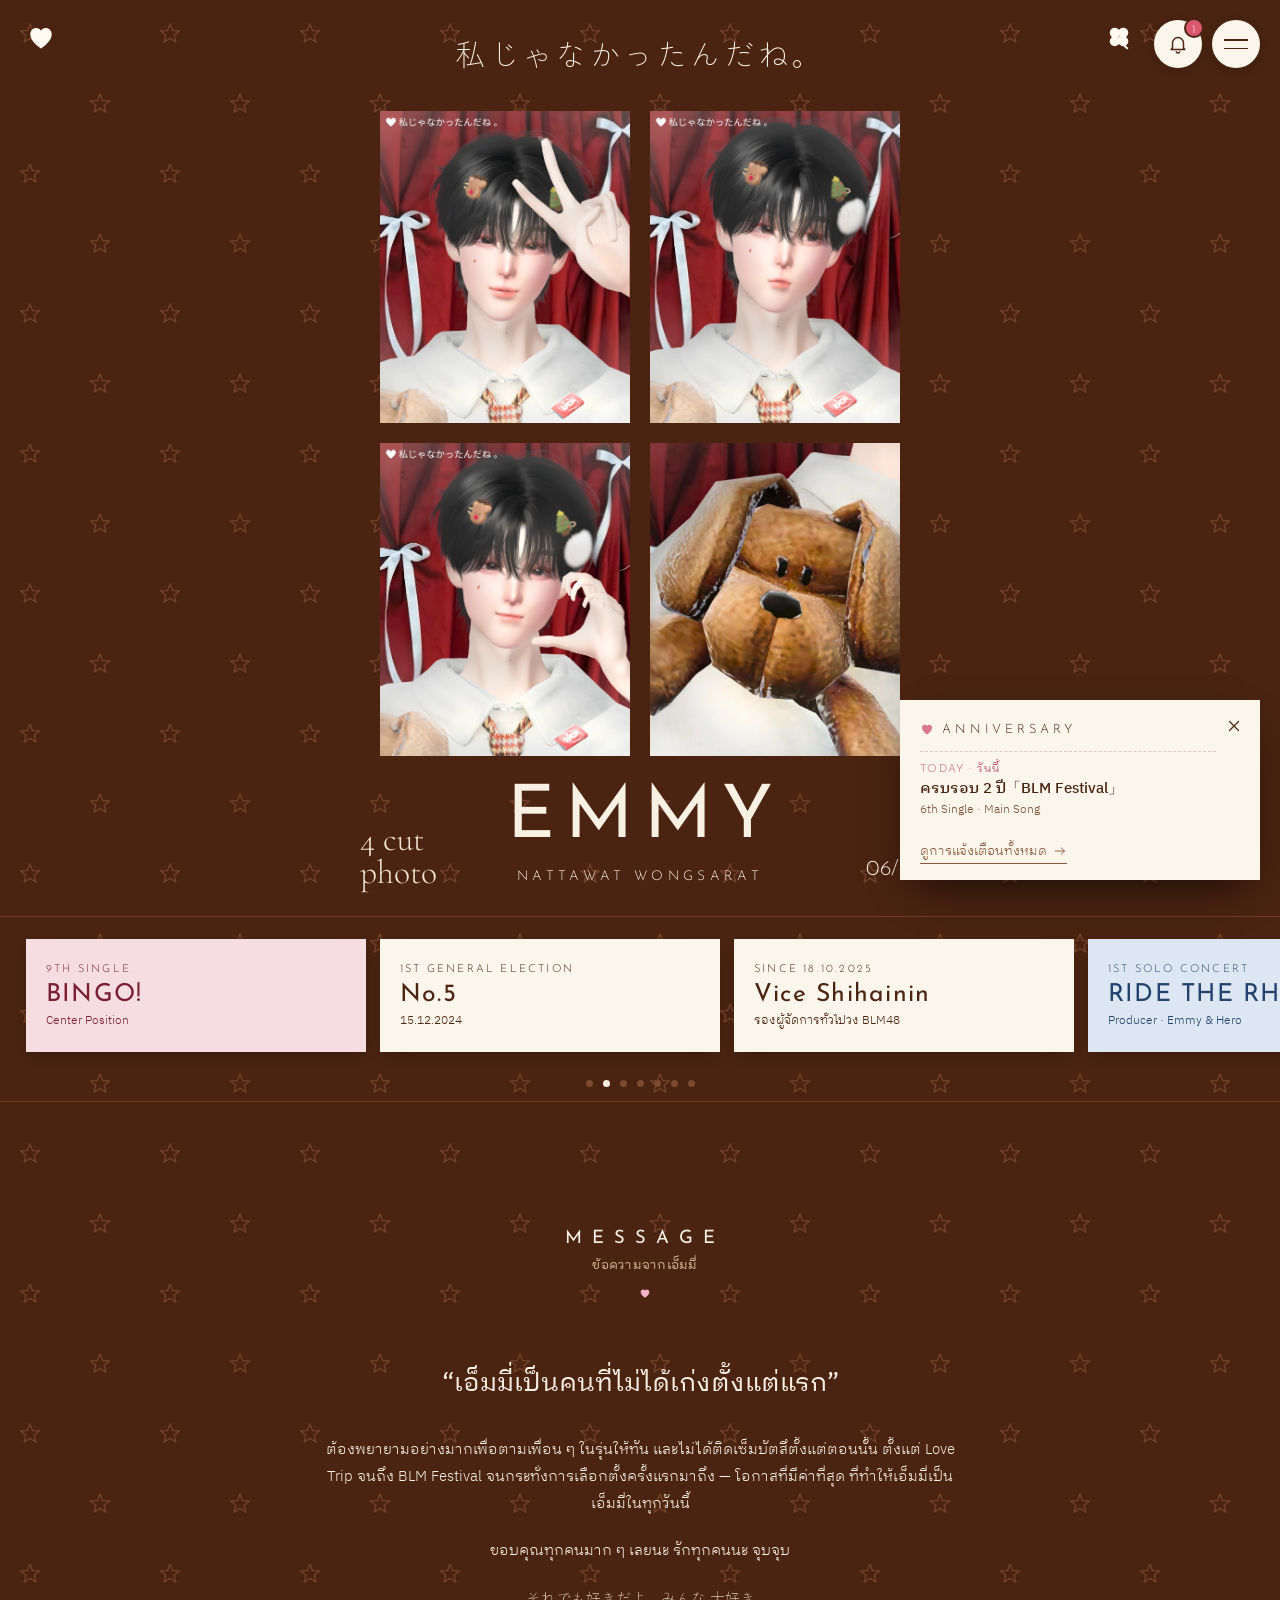
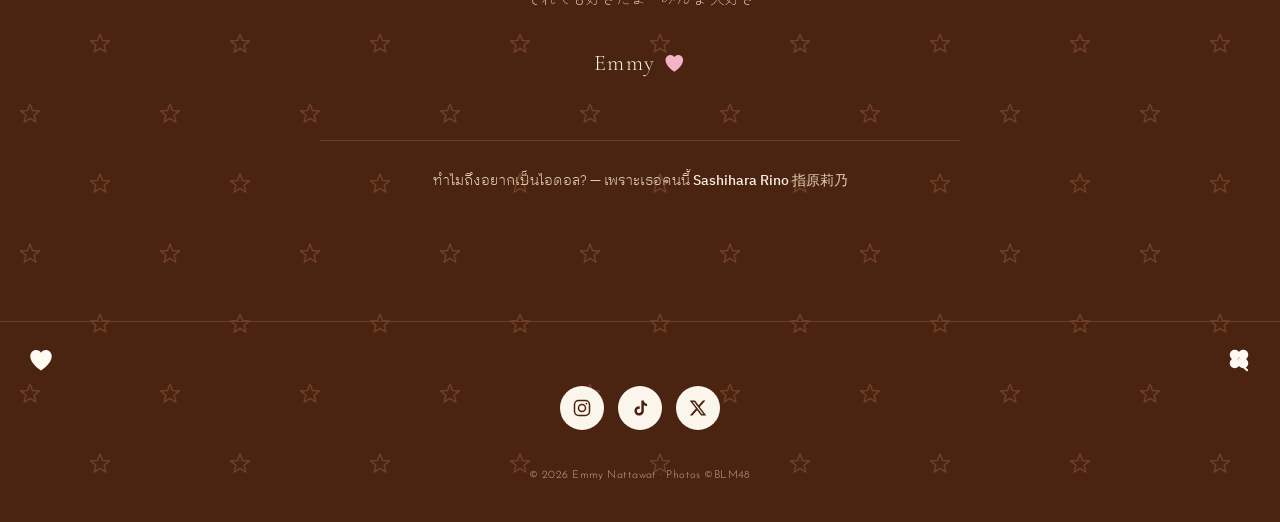
==== index.html @ 484537a0 "Add Notifications page, bell badge and device notifications - /notifications lists today's, upcoming" ====
<!doctype html>
<html lang="th">
<head>
  <meta charset="utf-8">
  <meta name="viewport" content="width=device-width, initial-scale=1">
  <title>EMMY · BLM48 Official Site</title>
  <meta name="description" content="เว็บไซต์รวมโปรไฟล์และผลงานของเอ็มมี่ BLM48 รุ่นที่ 3">
  <link rel="preconnect" href="https://fonts.googleapis.com">
  <link rel="preconnect" href="https://fonts.gstatic.com" crossorigin>
  <link href="https://fonts.googleapis.com/css2?family=Cormorant+Garamond:ital,wght@0,400;0,500;1,400&family=IBM+Plex+Sans+Thai+Looped:wght@300;400;500&family=Josefin+Sans:wght@300;400;600&family=Zen+Maru+Gothic:wght@400;500&display=swap" rel="stylesheet">
  <link rel="icon" type="image/jpeg" href="/images/logo.jpg">
  <link rel="apple-touch-icon" href="/images/icon-192.png">
  <link rel="manifest" href="/manifest.webmanifest">
  <meta property="og:image" content="https://emmyblm48officialsite.vercel.app/images/logo.jpg">
  <meta name="theme-color" content="#4a2311">
  <link rel="stylesheet" href="style.css">
</head>
<body class="page page-home">

  <div class="booth">
  <main id="top">

  <!-- ===== HERO (4 cut photo print) ===== -->
  <section class="hero" aria-label="หน้าแรก">
    <span class="corner corner-l"><svg viewBox="0 0 24 24" aria-hidden="true"><path fill="currentColor" d="M12 21.2s-8.6-5.3-8.6-11.4C3.4 6.9 5.6 4.8 8.2 4.8c1.6 0 3 .8 3.8 2.1.8-1.3 2.2-2.1 3.8-2.1 2.6 0 4.8 2.1 4.8 5 0 6.1-8.6 11.4-8.6 11.4z"/></svg></span>
    <span class="corner corner-r"><svg viewBox="0 0 24 24" aria-hidden="true"><g fill="currentColor"><circle cx="8.6" cy="8.6" r="4"/><circle cx="15.4" cy="8.6" r="4"/><circle cx="8.6" cy="15.4" r="4"/><circle cx="15.4" cy="15.4" r="4"/></g><path d="M12 12c1.5 3.5 3.5 6.5 6.5 9" fill="none" stroke="currentColor" stroke-width="1.6" stroke-linecap="round"/></svg></span>
    <p class="hero-caption">私じゃなかったんだね。</p>
    <div class="hero-cuts" data-lb-group="hero">
      <button class="cut" data-lb data-caption="14.10.2026 — 私じゃなかったんだね。 1/4"><img src="images/gallery/2026-10-14-1.webp" alt="เอ็มมี่ชูสองนิ้ว"></button>
      <button class="cut" data-lb data-caption="14.10.2026 — 私じゃなかったんだね。 2/4"><img src="images/gallery/2026-10-14-2.webp" alt="เอ็มมี่"></button>
      <button class="cut" data-lb data-caption="14.10.2026 — 私じゃなかったんだね。 3/4"><img src="images/gallery/2026-10-14-3.webp" alt="เอ็มมี่ทำมินิฮาร์ต"></button>
      <button class="cut cut-teddy" data-lb data-caption="14.10.2026 — 私じゃなかったんだね。 4 cut photo"><img src="images/gallery/2026-10-14-4cut.webp" alt="ตุ๊กตาหมี"></button>
    </div>
    <div class="hero-foot">
      <p class="cut-label">4 cut<br>photo</p>
      <div class="hero-name">
        <h1 class="hero-logo">EMMY</h1>
        <p class="hero-sub">Nattawat Wongsarat</p>
      </div>
      <p class="hero-date" id="hero-date">26/03</p>
    </div>
  </section>

  <!-- ===== BANNERS ===== -->
  <section class="banners" aria-label="ไฮไลต์">
    <div class="banner-track" id="banner-track">
      <a class="banner b-pink" href="/photo"><small>9th Single</small><b>BINGO!</b><span>Center Position</span></a>
      <a class="banner b-white" href="/profile"><small>1st General Election</small><b>No.5</b><span>15.12.2024</span></a>
      <a class="banner b-white" href="/history"><small>Since 18.10.2025</small><b>Vice Shihainin</b><span>รองผู้จัดการทั่วไปวง BLM48</span></a>
      <a class="banner b-blue" href="/history"><small>1st Solo Concert</small><b>RIDE THE RHYTHM</b><span>Producer · Emmy &amp; Hero</span></a>
      <a class="banner b-lilac" id="banner-album" target="_blank" rel="noopener"><small>1st Special Album</small><b>RHYTHM:YOU</b><span>13 Tracks</span></a>
      <a class="banner b-pink" href="/champ"><small>Champ of the Month</small><b id="banner-champ">×3</b><span id="banner-champ-sub">ล่าสุด</span></a>
      <a class="banner b-cream" href="/movie"><small>Latest Movie</small><b id="banner-latest">MOVIE</b><span id="banner-latest-sub">คลิปล่าสุด</span></a>
    </div>
    <div class="banner-dots" id="banner-dots" aria-label="เลือกแบนเนอร์"></div>
  </section>

  <!-- ===== MESSAGE ===== -->
  <section class="section" id="message">
    <h2 class="sec-tit">MESSAGE<small>ข้อความจากเอ็มมี่</small></h2>
    <div class="message">
      <p class="message-lead">“เอ็มมี่เป็นคนที่ไม่ได้เก่งตั้งแต่แรก”</p>
      <p>ต้องพยายามอย่างมากเพื่อตามเพื่อน ๆ ในรุ่นให้ทัน และไม่ได้ติดเซ็มบัตสึตั้งแต่ตอนนั้น ตั้งแต่ Love Trip จนถึง BLM Festival จนกระทั่งการเลือกตั้งครั้งแรกมาถึง — โอกาสที่มีค่าที่สุด ที่ทำให้เอ็มมี่เป็นเอ็มมี่ในทุกวันนี้</p>
      <p>ขอบคุณทุกคนมาก ๆ เลยนะ รักทุกคนนะ จุบจุบ</p>
      <p class="message-jp">それでも好きだよ　みんな 大好き</p>
      <p class="message-sign">Emmy <span class="heart"><svg class="ico" viewBox="0 0 24 24" aria-hidden="true"><path fill="currentColor" d="M12 21.2s-8.6-5.3-8.6-11.4C3.4 6.9 5.6 4.8 8.2 4.8c1.6 0 3 .8 3.8 2.1.8-1.3 2.2-2.1 3.8-2.1 2.6 0 4.8 2.1 4.8 5 0 6.1-8.6 11.4-8.6 11.4z"/></svg></span></p>
      <p class="why">ทำไมถึงอยากเป็นไอดอล? — เพราะเธอคนนี้ <b>Sashihara Rino</b> 指原莉乃</p>
    </div>
  </section>

  </main>
  </div>

  <script src="data.js"></script>
  <script src="notify.js"></script>
  <script src="layout.js"></script>
  <script src="script.js"></script>
</body>
</html>
---- style.css ----
/* =========================================================
   EMMY · BLM48 — "4 cut photo" theme
   chocolate photobooth print · outlined stars · cream paper
   ========================================================= */
:root {
  --paper: #fbf6ec;        /* cream for prints, polaroid, buttons */
  --brown: #4a2311;        /* print background */
  --brown-deep: #3d1c0c;   /* alternate band */
  --brown-card: #5a2c16;   /* raised panels */
  --star: url("data:image/svg+xml,%3Csvg xmlns='http://www.w3.org/2000/svg' width='140' height='140'%3E%3Cg fill='none' stroke='%23714026' stroke-width='1.4' stroke-linejoin='round'%3E%3Cpolygon points='30.0,24.0 32.5,30.5 39.5,30.9 34.1,35.3 35.9,42.1 30.0,38.3 24.1,42.1 25.9,35.3 20.5,30.9 27.5,30.5'/%3E%3Cpolygon points='100.0,94.0 102.5,100.5 109.5,100.9 104.1,105.3 105.9,112.1 100.0,108.3 94.1,112.1 95.9,105.3 90.5,100.9 97.5,100.5'/%3E%3C/g%3E%3C/svg%3E");

  --ink: #f8f0e3;          /* cream text */
  --ink-2: #dfcbb3;
  --ink-3: #c9ae90;
  --line: #6e3d24;
  --i-heart: url("data:image/svg+xml,%3Csvg xmlns='http://www.w3.org/2000/svg' viewBox='0 0 24 24'%3E%3Cpath d='M12 21.2s-8.6-5.3-8.6-11.4C3.4 6.9 5.6 4.8 8.2 4.8c1.6 0 3 .8 3.8 2.1.8-1.3 2.2-2.1 3.8-2.1 2.6 0 4.8 2.1 4.8 5 0 6.1-8.6 11.4-8.6 11.4z'/%3E%3C/svg%3E");
  --i-arrow-l: url("data:image/svg+xml,%3Csvg xmlns='http://www.w3.org/2000/svg' viewBox='0 0 24 24' fill='none' stroke='%23000' stroke-width='1.6' stroke-linecap='round' stroke-linejoin='round'%3E%3Cpath d='M20 12H4.5M10 6.5 4.5 12l5.5 5.5'/%3E%3C/svg%3E");
  --i-arrow-r: url("data:image/svg+xml,%3Csvg xmlns='http://www.w3.org/2000/svg' viewBox='0 0 24 24' fill='none' stroke='%23000' stroke-width='1.6' stroke-linecap='round' stroke-linejoin='round'%3E%3Cpath d='M4 12h15.5M14 6.5l5.5 5.5-5.5 5.5'/%3E%3C/svg%3E");
  --accent: #f4b3c6;       /* soft pink heart */
  --red: #8e1f24;          /* curtain red */

  --en: "Josefin Sans", "IBM Plex Sans Thai Looped", sans-serif;
  --serif: "Cormorant Garamond", "IBM Plex Sans Thai Looped", serif;
  --th: "IBM Plex Sans Thai Looped", "Josefin Sans", sans-serif;
  --jp: "Zen Maru Gothic", "IBM Plex Sans Thai Looped", sans-serif;
}

* { box-sizing: border-box; margin: 0; padding: 0; }
html { scroll-behavior: smooth; }
body {
  font-family: var(--th); font-weight: 300; color: var(--ink); line-height: 1.8; font-size: 15px;
  background: var(--star) 0 0 / 140px 140px, var(--brown); overflow-x: hidden;
}
img { max-width: 100%; height: auto; display: block; }
a { color: inherit; text-decoration: none; }
button { font: inherit; color: inherit; background: none; border: 0; cursor: pointer; }
:focus-visible { outline: 2px solid var(--accent); outline-offset: 3px; }
.heart { color: var(--accent); }
.ico { display: inline-block; width: 1.1em; height: 1.1em; vertical-align: -.18em; flex: none; }

/* ===== the print ===== */
.booth {
  min-height: 100svh;
  background: var(--star) 0 0 / 140px 140px, var(--brown);
}
.hatched { background: var(--star) 70px 70px / 140px 140px, var(--brown-deep); }

/* corner icons (heart + clover) */
.corner { position: absolute; top: 22px; width: 30px; height: 30px; color: #fffaf2; pointer-events: none; }
.corner svg { width: 100%; height: 100%; }
.corner-l { left: 26px; }
.corner-r { right: 26px; }
.hero .corner-r { right: 146px; }

/* ===== BELL (notifications) ===== */
.bell-btn {
  position: fixed; top: 20px; right: 78px; z-index: 120; width: 48px; height: 48px; display: grid; place-items: center;
  background: var(--paper); color: var(--brown); border-radius: 50%; box-shadow: 0 2px 10px #00000026;
}
.bell-btn .ico { width: 22px; height: 22px; }
.bell-btn:hover { color: #c4566f; }
.bell-count {
  position: absolute; top: -2px; right: -2px; min-width: 20px; height: 20px; padding: 0 5px; border-radius: 10px;
  background: #d9576f; color: #fff; font-family: var(--en); font-size: .7rem; line-height: 21px; text-align: center; border: 2px solid var(--brown);
}
.bell-count[hidden] { display: none; }

/* ===== MENU ===== */
.menu-btn {
  position: fixed; top: 20px; right: 20px; z-index: 120;
  width: 48px; height: 48px; display: grid; place-content: center; gap: 7px;
  background: var(--paper); border-radius: 50%; box-shadow: 0 2px 10px #00000026;
}
.menu-btn span { display: block; width: 24px; height: 1.5px; background: var(--brown); transition: transform .35s; }
.menu-btn[aria-expanded="true"] span:first-child { transform: translateY(4.25px) rotate(30deg); }
.menu-btn[aria-expanded="true"] span:last-child { transform: translateY(-4.25px) rotate(-30deg); }
.menu {
  position: fixed; inset: 0; z-index: 110;
  background: var(--star) 0 0 / 140px 140px, #3d1c0cf7;
  display: flex; flex-direction: column; align-items: center; justify-content: center; gap: 32px;
}
.menu[hidden] { display: none; }
.menu-badge { width: 96px; height: 96px; border-radius: 50%; border: 3px solid var(--paper); margin-bottom: -18px; }
.menu-logo { font-family: var(--en); font-weight: 300; font-size: 2.2rem; letter-spacing: .3em; }
.menu ul { list-style: none; text-align: center; }
.menu a { display: block; padding: 9px 0; font-family: var(--en); font-size: 1rem; letter-spacing: .35em; transition: color .2s; }
.menu a small { display: block; font-family: var(--th); font-size: .8rem; letter-spacing: .02em; color: var(--ink-3); }
.menu a:hover { color: var(--accent); }

/* ===== HERO — 4 cut photo ===== */
.hero { position: relative; padding: 26px clamp(20px, 7vw, 110px) 26px; }
.hero-caption { text-align: center; font-family: var(--jp); font-size: clamp(1.15rem, 2.6vw, 1.9rem); letter-spacing: .12em; margin-bottom: clamp(18px, 3vw, 30px); }
.hero-cuts { display: grid; grid-template-columns: 1fr 1fr; gap: clamp(10px, 2vw, 20px); max-width: min(860px, calc((100svh - 250px) * .8)); min-width: min(100%, 420px); margin: 0 auto; }
.cut { display: block; width: 100%; background: #2c140a; overflow: hidden; cursor: zoom-in; }
.cut img { width: 100%; aspect-ratio: 4 / 5; object-fit: cover; object-position: center 22%; transition: transform .6s ease; }
.cut:hover img { transform: scale(1.03); }
/* 4th cut: the teddy-bear cell, cropped out of the 4-cut print (cell ≈ x553–932, y683–1180 of 1080×1350) */
.cut-teddy { position: relative; aspect-ratio: 4 / 5; }
.cut-teddy img { position: absolute; max-width: none; aspect-ratio: auto; object-fit: fill; width: 285%; height: auto; left: -145.9%; top: -146.5%; }
.cut-teddy:hover img { transform: none; }
.hero-foot {
  display: grid; grid-template-columns: 1fr auto 1fr; align-items: end; gap: 16px;
  max-width: max(min(860px, calc((100svh - 250px) * .8)), min(100%, 560px)); margin: clamp(16px, 2.6vw, 26px) auto 0;
}
.cut-label { font-family: var(--serif); font-size: clamp(1.3rem, 2.8vw, 2.1rem); line-height: 1; color: #efe2cf; }
.hero-name { text-align: center; }
.hero-logo { display: block; font-family: var(--en); font-weight: 400; font-size: clamp(2.6rem, 7vw, 4.6rem); letter-spacing: .14em; line-height: 1; padding-left: .14em; }
.hero-sub { font-family: var(--en); font-size: clamp(.6875rem, 1.2vw, .85rem); letter-spacing: .32em; text-transform: uppercase; margin-top: 10px; }
.hero-date { justify-self: end; font-family: var(--en); font-size: clamp(1rem, 2vw, 1.35rem); letter-spacing: .04em; }

/* ===== PAGE HEADER (sub pages) ===== */
.page-head { display: flex; align-items: center; gap: 22px; padding: 22px clamp(20px, 5vw, 64px) 18px; padding-right: 150px; border-bottom: 1px solid var(--line); }
.brand { display: inline-flex; align-items: center; gap: 12px; font-family: var(--en); font-size: 1.15rem; letter-spacing: .28em; }
.brand img { width: 40px; height: 40px; border-radius: 50%; border: 2px solid var(--paper); }
.brand:hover span { color: var(--accent); }
.crumbs { display: flex; gap: 10px; font-family: var(--en); font-size: .75rem; letter-spacing: .16em; color: var(--ink-3); }
.crumbs a:hover { color: var(--ink); }
.crumbs [aria-current] { color: var(--ink); }
.menu a[aria-current="page"] { color: var(--accent); }

/* ===== PREV / NEXT ===== */
.page-nav { display: flex; justify-content: space-between; gap: 16px; max-width: 1040px; margin: 0 auto; padding: 0 clamp(20px, 7vw, 110px) 72px; }
.page-nav a { display: flex; flex-direction: column; gap: 4px; font-family: var(--en); font-size: 1rem; letter-spacing: .22em; transition: color .2s; }
.page-nav a small { font-size: .6875rem; letter-spacing: .2em; color: var(--ink-3); }
.page-nav a:hover { color: var(--accent); }
.pn-prev::before, .pn-next::after { content: ""; width: 1.1em; height: 1.1em; background: var(--ink-3); -webkit-mask: var(--i) center / contain no-repeat; mask: var(--i) center / contain no-repeat; }
.pn-prev::before { --i: var(--i-arrow-l); }
.pn-next { text-align: right; align-items: flex-end; }
.pn-next::after { --i: var(--i-arrow-r); order: -1; }

/* ===== BANNERS (little prints) ===== */
.banners { padding: 18px 0 6px; border-block: 1px solid var(--line); }
.banner-track {
  display: grid; grid-auto-flow: column; grid-auto-columns: clamp(240px, 28vw, 340px); gap: 14px;
  overflow-x: auto; scroll-snap-type: x mandatory; padding: 4px 26px 8px; scrollbar-width: none;
}
.banner-track::-webkit-scrollbar { display: none; }
.banner {
  scroll-snap-align: center; aspect-ratio: 3 / 1; padding: 12px 20px;
  display: flex; flex-direction: column; justify-content: center; line-height: 1.25;
  box-shadow: 0 6px 14px -8px #00000080; transition: transform .25s;
}
.banner:hover { transform: translateY(-2px) rotate(-.4deg); }
.banner small { font-family: var(--en); font-size: .6875rem; letter-spacing: .2em; text-transform: uppercase; }
.banner b { font-family: var(--en); font-weight: 400; font-size: clamp(1.2rem, 2vw, 1.55rem); letter-spacing: .05em; margin: 4px 0 2px; }
.banner span { font-size: .75rem; }
.b-pink { background: #f6dde2; color: #7a1f33; }
.b-white { background: #fbf6ec; color: #4a2311; }
.b-blue { background: #dde7f3; color: #23436e; }
.b-lilac { background: #e9e0f4; color: #4c3478; }
.b-cream { background: #f2e3c6; color: #5a3d0c; }
.banner-dots { display: flex; justify-content: center; gap: 10px; padding: 12px 0 8px; }
.banner-dots button { width: 7px; height: 7px; border-radius: 50%; background: #7b4a30; transition: background .2s; }
.banner-dots button.is-on { background: var(--ink); }

/* ===== SECTION ===== */
.section { position: relative; padding: clamp(72px, 10vw, 128px) clamp(20px, 7vw, 110px); }
.section > *, .inner { max-width: 1040px; margin-inline: auto; }
.sec-tit {
  font-family: var(--en); font-weight: 400; font-size: 1.15rem; letter-spacing: .55em; line-height: 1; text-align: center;
  margin-bottom: clamp(40px, 6vw, 64px); padding-left: .55em;
}
.sec-tit small { display: block; font-family: var(--th); font-size: .8rem; letter-spacing: .02em; color: var(--ink-3); margin-top: 12px; padding: 0; }
.sec-tit::after { content: ""; display: block; width: .8rem; height: .8rem; margin: 14px auto 0; background: var(--accent); -webkit-mask: var(--i-heart) center / contain no-repeat; mask: var(--i-heart) center / contain no-repeat; }
.sub-tit { font-family: var(--en); font-weight: 400; font-size: .9rem; letter-spacing: .4em; text-align: center; margin: 80px 0 28px; }

.view-more {
  display: flex; align-items: center; gap: 12px; margin: 36px 0 0 auto;
  font-family: var(--en); font-size: .8rem; letter-spacing: .18em;
}
.view-more::after { content: ""; width: 34px; height: 1px; background: var(--ink); transition: width .3s; }
.view-more:hover::after { width: 50px; }
.view-more[hidden] { display: none; }

/* category labels */
.pill {
  display: inline-block; font-family: var(--en); font-size: .6875rem; letter-spacing: .06em; line-height: 1;
  padding: 4px 8px 3px; border: 1px solid currentColor; border-radius: 2px; white-space: nowrap; vertical-align: middle;
}
.pill.senbatsu { color: #f4b6c8; }
.pill.center { color: #3a2410; background: #f0d58a; border-color: #f0d58a; }
.pill.under { color: #cdb8a3; }
.pill.cw { color: #d6c5f4; }
.pill.event, .pill.live { color: #bcd2f6; }
.pill.movie { color: #a9dcc6; }
.pill.teaser { color: #f5c49b; }
.pill.ver { color: var(--ink-2); }
.pill.team { color: #3d1c2f; background: #f2c3df; border-color: #f2c3df; }
.pill.role { color: #10313b; background: #bfe3ee; border-color: #bfe3ee; }

/* filter tabs: text only, each its own pastel, active = cream + underline */
.pills { display: flex; flex-wrap: wrap; justify-content: center; gap: 6px 26px; margin-bottom: 40px; }
.pill-btn {
  --c: var(--ink-2);
  position: relative; padding: 6px 2px 10px; color: var(--c);
  font-family: var(--en); font-size: .85rem; letter-spacing: .08em; transition: color .2s, opacity .2s;
}
.pill-btn::after {
  content: ""; position: absolute; left: 0; right: 0; bottom: 0; height: 1px; background: var(--ink);
  transform: scaleX(0); transition: transform .3s ease;
}
.pill-btn:hover { opacity: .75; }
.pill-btn.is-on { color: var(--ink); }
.pill-btn.is-on::after { transform: scaleX(1); }
[data-vfilter="song"], [data-filter="senbatsu"] { --c: #f4b6c8; }
[data-vfilter="mv"], [data-filter="cw"] { --c: #d6c5f4; }
[data-vfilter="center"], [data-filter="center"] { --c: #f0d58a; }
[data-vfilter="teaser"] { --c: #f5c49b; }
[data-vfilter="thai"], [data-filter="event"] { --c: #bcd2f6; }
[data-vfilter="male"] { --c: #a9dcc6; }
[data-filter="under"] { --c: #cdb8a3; }
[data-filter="team"] { --c: #f2c3df; }

/* ===== PROFILE ===== */
.profile { display: grid; grid-template-columns: minmax(240px, 400px) 1fr; gap: clamp(32px, 6vw, 80px); align-items: start; }
.profile-photo { background: #fbf6ec; padding: 12px 12px 44px; box-shadow: 0 10px 24px -12px #000000a0; transform: rotate(-1.5deg); position: relative; }
.profile-photo::after { content: "EMMY"; position: absolute; left: 0; right: 0; bottom: 12px; text-align: center; font-family: var(--en); font-size: .85rem; letter-spacing: .3em; color: var(--brown); }
.profile-photo img { width: 100%; aspect-ratio: 1; object-fit: cover; }
.profile-name { font-family: var(--en); font-weight: 300; font-size: clamp(2.4rem, 5vw, 3.4rem); letter-spacing: .1em; line-height: 1.1; }
.profile-name span { font-family: var(--jp); font-size: .9rem; letter-spacing: .3em; color: var(--accent); margin-left: 16px; vertical-align: middle; }
.profile-th { color: var(--ink-2); margin-top: 6px; font-size: .9rem; }
.profile-data { margin-top: 32px; border-top: 1px solid var(--line); }
.profile-data div { display: grid; grid-template-columns: 120px 1fr; gap: 12px; padding: 11px 0; border-bottom: 1px solid var(--line); }
.profile-data dt { font-family: var(--en); font-size: .72rem; letter-spacing: .14em; text-transform: uppercase; color: var(--ink-3); padding-top: 3px; }
.profile-data dd { font-size: .92rem; }
.oshimark { font-size: 1.2rem; line-height: 1; }
.profile-stats { list-style: none; display: grid; grid-template-columns: repeat(4, 1fr); margin-top: 32px; }
.profile-stats li { text-align: center; font-family: var(--en); font-size: .6875rem; letter-spacing: .14em; color: var(--ink-3); text-transform: uppercase; }
.profile-stats li + li { border-left: 1px solid var(--line); }
.profile-stats b { display: block; font-weight: 300; font-size: clamp(1.8rem, 3vw, 2.4rem); color: var(--ink); letter-spacing: 0; line-height: 1.3; }

/* ===== SNS ===== */
.sns { list-style: none; display: flex; gap: 14px; }
.sns a { display: grid; place-items: center; width: 44px; height: 44px; border-radius: 50%; background: var(--paper); color: var(--brown); transition: transform .2s, background .2s; }
.sns a:hover { transform: translateY(-2px); background: #fff; }
.sns svg { width: 20px; height: 20px; }
.sns-profile { margin-top: 32px; }
.sns-footer { justify-content: center; margin-bottom: 36px; }

/* ===== HISTORY ===== */
.sched { list-style: none; }
.sched li { display: grid; grid-template-columns: 96px 1fr; gap: 18px; padding: 14px 0; border-bottom: 1px dashed var(--line); }
.sched-date { font-family: var(--en); line-height: 1.1; }
.sched-date b { display: block; font-weight: 400; font-size: 1.5rem; letter-spacing: .02em; }
.sched-date span { font-size: .6875rem; letter-spacing: .1em; color: var(--ink-3); }
.sched-body { padding-top: 2px; }
.sched-tags { display: flex; gap: 6px; flex-wrap: wrap; align-items: center; margin-bottom: 6px; }
.sched-new { font-family: var(--en); font-size: .6875rem; color: var(--accent); letter-spacing: .08em; }
.sched-title { font-size: .92rem; line-height: 1.6; }
.sched-title button, .sched-title a { text-align: left; transition: color .2s; }
.sched-title button:hover, .sched-title a:hover { color: var(--accent); }
.sched-title small { color: var(--ink-2); }

/* ===== MOVIE ===== */
.movies { display: grid; grid-template-columns: repeat(3, 1fr); gap: 40px 28px; }
.movie { display: block; text-align: left; }
.movie-thumb { position: relative; aspect-ratio: 16 / 9; overflow: hidden; background: #2c140a; }
.movie-thumb img { width: 100%; height: 100%; object-fit: cover; transition: transform .6s ease, opacity .3s; }
.movie:hover .movie-thumb img { transform: scale(1.05); opacity: .85; }
.movie-thumb .play {
  position: absolute; left: 50%; top: 50%; translate: -50% -50%; width: 46px; height: 46px; border-radius: 50%;
  border: 1px solid #fff; display: grid; place-items: center; color: #fff; padding-left: 2px;
  background: #00000040; transition: background .25s, color .25s;
}
.movie-thumb .play .ico { width: 16px; height: 16px; }
.movie:hover .play { background: var(--paper); color: var(--brown); border-color: var(--paper); }
.movie-meta { margin-top: 14px; }
.movie-meta time { font-family: var(--en); font-size: .75rem; letter-spacing: .1em; color: var(--ink-3); }
.movie-meta h3 { font-weight: 400; font-size: .95rem; line-height: 1.5; margin-top: 4px; }
.movie-meta p { font-size: .8rem; color: var(--ink-2); line-height: 1.5; }

/* ===== PHOTO (booth cells) ===== */
.photos { display: grid; grid-template-columns: repeat(4, 1fr); gap: 34px 22px; }
.photo { text-align: left; display: block; }
.photo[hidden] { display: none; }
.photo-img { overflow: hidden; background: #2c140a; }
.photo-img img { width: 100%; aspect-ratio: 4 / 5; object-fit: cover; object-position: center 20%; transition: transform .6s ease; }
.photo:hover .photo-img img { transform: scale(1.05); }
.photo-meta { margin-top: 12px; }
.photo-meta time { font-family: var(--en); font-size: .72rem; letter-spacing: .1em; color: var(--ink-3); }
.photo-meta h3 { font-weight: 400; font-size: .92rem; line-height: 1.45; margin: 4px 0 2px; }
.photo-meta p { font-size: .8rem; color: var(--ink-2); line-height: 1.5; }
.covers { display: grid; grid-template-columns: repeat(4, 1fr); gap: 22px; }
.cover { overflow: hidden; }
.cover img { width: 100%; aspect-ratio: 4 / 5; object-fit: cover; transition: transform .6s ease; }
.cover:hover img { transform: scale(1.05); }

/* ===== GALLERY (masonry) ===== */
.gallery { columns: 3 260px; column-gap: 16px; }
.g-item { display: block; width: 100%; margin-bottom: 16px; break-inside: avoid; overflow: hidden; background: #2c140a; }
.g-item img { width: 100%; height: auto; transition: transform .6s ease; }
.g-item:hover img { transform: scale(1.04); }

/* ===== CHAMP OF THE MONTH ===== */
.champs { display: grid; gap: 48px; }
.champ { display: grid; grid-template-columns: minmax(220px, 340px) 1fr; gap: clamp(28px, 5vw, 56px); align-items: start; background: var(--brown-card); padding: clamp(18px, 3vw, 32px); box-shadow: 0 10px 24px -14px #000000b0; }
.champ-img img { width: 100%; }
.champ-no { font-family: var(--en); font-size: .72rem; letter-spacing: .2em; color: var(--accent); }
.champ h3 { font-family: var(--serif); font-weight: 500; font-size: clamp(1.6rem, 3vw, 2.1rem); letter-spacing: .02em; margin: 2px 0 16px; }
.champ-text { font-size: .9rem; line-height: 1.95; max-height: 15em; overflow: hidden; position: relative; }
.champ-text::after { content: ""; position: absolute; left: 0; right: 0; bottom: 0; height: 4em; background: linear-gradient(#5a2c1600, var(--brown-card)); pointer-events: none; }
.champ-text.is-open { max-height: none; }
.champ-text.is-open::after { display: none; }
.champ-text p + p { margin-top: 1em; }
.champ-toggle { margin: 20px 0 0; }

/* ===== MESSAGE ===== */
.message { max-width: 640px !important; text-align: center; }
.message p + p { margin-top: 20px; }
.message-lead { font-size: clamp(1.25rem, 2.4vw, 1.6rem); font-weight: 400; line-height: 1.6; margin-bottom: 32px; }
.message-jp { font-family: var(--jp); color: var(--ink-2); }
.message-sign { font-family: var(--serif); font-size: 1.4rem; letter-spacing: .06em; margin-top: 32px !important; }
.why { margin-top: 56px !important; padding-top: 28px; border-top: 1px solid var(--line); font-size: .85rem; color: var(--ink-2); }
.why b { font-weight: 500; color: var(--ink); }

/* ===== FOOTER (print bottom edge) ===== */
.footer { position: relative; text-align: center; padding: 64px clamp(20px, 7vw, 110px) 36px; border-top: 1px solid var(--line); }
.footer-copy { font-family: var(--en); font-size: .6875rem; letter-spacing: .04em; color: var(--ink-3); }

/* ===== LIGHTBOX & PLAYER ===== */
.lightbox, .player { position: fixed; inset: 0; z-index: 300; background: #2a1208f2; }
.lightbox { display: grid; grid-template-columns: 64px 1fr 64px; align-items: center; padding: 24px 8px; }
.lightbox[hidden], .player[hidden] { display: none; }
.lightbox figure { grid-column: 2; display: flex; flex-direction: column; align-items: center; }
.lightbox img { max-height: 80vh; border: 10px solid var(--paper); }
.lightbox figcaption, .player-cap { font-family: var(--en); font-size: .8rem; letter-spacing: .02em; color: var(--ink-2); margin-top: 16px; text-align: center; }
.lb-btn { width: 52px; height: 52px; border-radius: 50%; display: grid; place-items: center; color: var(--ink); }
.lb-btn .ico { width: 28px; height: 28px; }
.lb-btn:hover { color: var(--accent); }
.lb-close { position: absolute; top: 20px; right: 24px; }
.lb-prev { grid-column: 1; }
.lb-next { grid-column: 3; }
.player { display: grid; place-items: center; padding: 72px 16px 24px; }
.player-box { width: min(100%, 980px); }
.player-frame { aspect-ratio: 16 / 9; background: #000; overflow: hidden; }
.player-frame iframe { width: 100%; height: 100%; border: 0; display: block; }
.player-cap { display: flex; justify-content: space-between; gap: 16px; flex-wrap: wrap; text-align: left; }
.player-cap a { color: var(--ink); border-bottom: 1px solid currentColor; }
.player-cap .ico { width: 1em; height: 1em; vertical-align: -.12em; }
.player-close { position: absolute; top: 20px; right: 24px; }

/* ===== NOTIFICATIONS PAGE ===== */
.notif-wrap { max-width: 720px; }
.push-box { display: flex; align-items: center; justify-content: space-between; gap: 14px 20px; flex-wrap: wrap; background: var(--brown-card); padding: 18px 22px; margin-bottom: 36px; box-shadow: 0 10px 24px -14px #000000b0; }
.push-box.is-on { box-shadow: inset 3px 0 0 var(--accent), 0 10px 24px -14px #000000b0; }
.push-state { flex: 1 1 260px; font-size: .9rem; line-height: 1.6; color: var(--ink-2); }
.push-actions { display: flex; gap: 10px; }
.push-btn, .push-test { font-family: var(--en); font-size: .78rem; letter-spacing: .12em; padding: 11px 18px; border-radius: 999px; }
.push-btn { background: var(--paper); color: var(--brown); }
.push-btn:hover { background: var(--accent); }
.push-test { border: 1px solid var(--ink-3); }
.push-test:hover { border-color: var(--accent); color: var(--accent); }
.push-btn[hidden], .push-test[hidden] { display: none; }
.notif-pills { margin-bottom: 8px; }
.notif-group { font-family: var(--en); font-weight: 400; font-size: .85rem; letter-spacing: .3em; margin: 34px 0 6px; }
.notif-group small { font-family: var(--th); font-size: .75rem; letter-spacing: .02em; color: var(--ink-3); margin-left: 12px; }
.notif-ul { list-style: none; }
.notif a { position: relative; display: grid; grid-template-columns: 46px 1fr; gap: 14px; align-items: start; padding: 14px 28px 14px 0; border-bottom: 1px dashed var(--line); transition: background .2s; }
.notif a:hover { background: #ffffff08; }
.notif-ico { width: 46px; height: 46px; border-radius: 50%; display: grid; place-items: center; background: var(--paper); color: var(--brown); }
.notif-ico .ico { width: 22px; height: 22px; }
.notif-anniv { color: #c4566f; }
.notif.is-today .notif-ico { background: var(--accent); color: var(--brown); }
.notif-meta { display: block; font-family: var(--en); font-size: .68rem; letter-spacing: .1em; color: var(--ink-3); margin-bottom: 2px; }
.notif.is-today .notif-meta { color: var(--accent); }
.notif b { display: block; font-weight: 500; font-size: .95rem; line-height: 1.5; }
.notif small { display: block; font-size: .8rem; color: var(--ink-3); line-height: 1.5; margin-top: 2px; }
.notif.is-unread a::after { content: ""; position: absolute; right: 6px; top: 50%; width: 9px; height: 9px; margin-top: -4px; border-radius: 50%; background: var(--accent); }
.notif-empty { display: flex; align-items: center; justify-content: center; gap: 10px; color: var(--ink-3); padding: 48px 0; }

/* ===== ANNIVERSARY NOTICE ===== */
.anniv {
  position: fixed; right: 20px; bottom: 20px; z-index: 250; width: min(360px, calc(100vw - 32px));
  max-height: min(70vh, 480px); overflow: auto; background: var(--paper); color: var(--brown);
  padding: 18px 44px 16px 20px; box-shadow: 0 18px 40px -16px #000000c0;
  opacity: 0; transform: translateY(16px); transition: opacity .5s ease, transform .5s ease;
}
.anniv.in { opacity: 1; transform: none; }
.anniv-head { display: flex; align-items: center; gap: 8px; font-family: var(--en); font-size: .8rem; letter-spacing: .3em; margin-bottom: 10px; }
.anniv-head .ico { color: #d9798f; }
.anniv ul { list-style: none; }
.anniv li { padding: 10px 0; border-top: 1px dashed #4a231133; line-height: 1.5; }
.anniv-when { display: block; font-family: var(--en); font-size: .7rem; letter-spacing: .12em; color: #8a5a3f; }
.anniv li.is-today .anniv-when { color: #c4566f; }
.anniv b { display: block; font-weight: 500; font-size: .95rem; }
.anniv small { display: block; font-size: .78rem; color: #7a4d35; }
.anniv-all { display: inline-flex; align-items: center; gap: 6px; margin-top: 10px; font-size: .8rem; color: #8a5a3f; border-bottom: 1px solid currentColor; }
.anniv-all:hover { color: #c4566f; }
.anniv-close { position: absolute; top: 10px; right: 10px; width: 32px; height: 32px; display: grid; place-items: center; color: var(--brown); }
.anniv-close .ico { width: 18px; height: 18px; }
@media (max-width: 600px) { .anniv { right: 16px; bottom: 16px; } }

/* ===== REVEAL ===== */
.reveal { opacity: 0; transform: translateY(18px); transition: opacity .8s ease, transform .8s ease; }
.reveal.in { opacity: 1; transform: none; }
@media (prefers-reduced-motion: reduce) {
  html { scroll-behavior: auto; }
  .reveal, .anniv { opacity: 1; transform: none; transition: none; }
  .banner:hover { transform: none; }
}

/* ===== RESPONSIVE ===== */
@media (max-width: 900px) {
  .profile { grid-template-columns: 1fr; }
  .profile-photo { max-width: 400px; }
  .movies { grid-template-columns: repeat(2, 1fr); gap: 32px 18px; }
  .photos { grid-template-columns: repeat(3, 1fr); }
  .covers { grid-template-columns: repeat(2, 1fr); }
  .champ { grid-template-columns: 1fr; }
  .champ-img { max-width: 420px; }
}
@media (max-width: 600px) {
  body { font-size: 14px; }
  .hero { padding: 70px 14px 24px; }
  .corner { top: 18px; width: 24px; height: 24px; }
  .corner-l { left: 16px; }
  .corner-r { right: auto; left: 52px; }
  .hero-foot { grid-template-columns: auto 1fr auto; gap: 10px; }
  .menu-btn { top: 10px; right: 10px; }
  .bell-btn { top: 10px; right: 66px; }
  .banner-track { padding: 4px 16px 8px; grid-auto-columns: 78vw; }
  .sec-tit { letter-spacing: .4em; padding-left: .4em; }
  .profile-data div { grid-template-columns: 96px 1fr; }
  .profile-stats b { font-size: 1.6rem; }
  .sched li { grid-template-columns: 74px 1fr; gap: 12px; }
  .sched-date b { font-size: 1.2rem; }
  .movies { grid-template-columns: 1fr; }
  .photos { grid-template-columns: repeat(2, 1fr); gap: 26px 14px; }
  .lightbox { grid-template-columns: 40px 1fr 40px; padding: 16px 0; }
  .page-head { padding: 14px 124px 14px 16px; gap: 14px; flex-wrap: wrap; }
  .crumbs { font-size: .6875rem; }
  .page-nav a { font-size: .85rem; letter-spacing: .14em; }
}
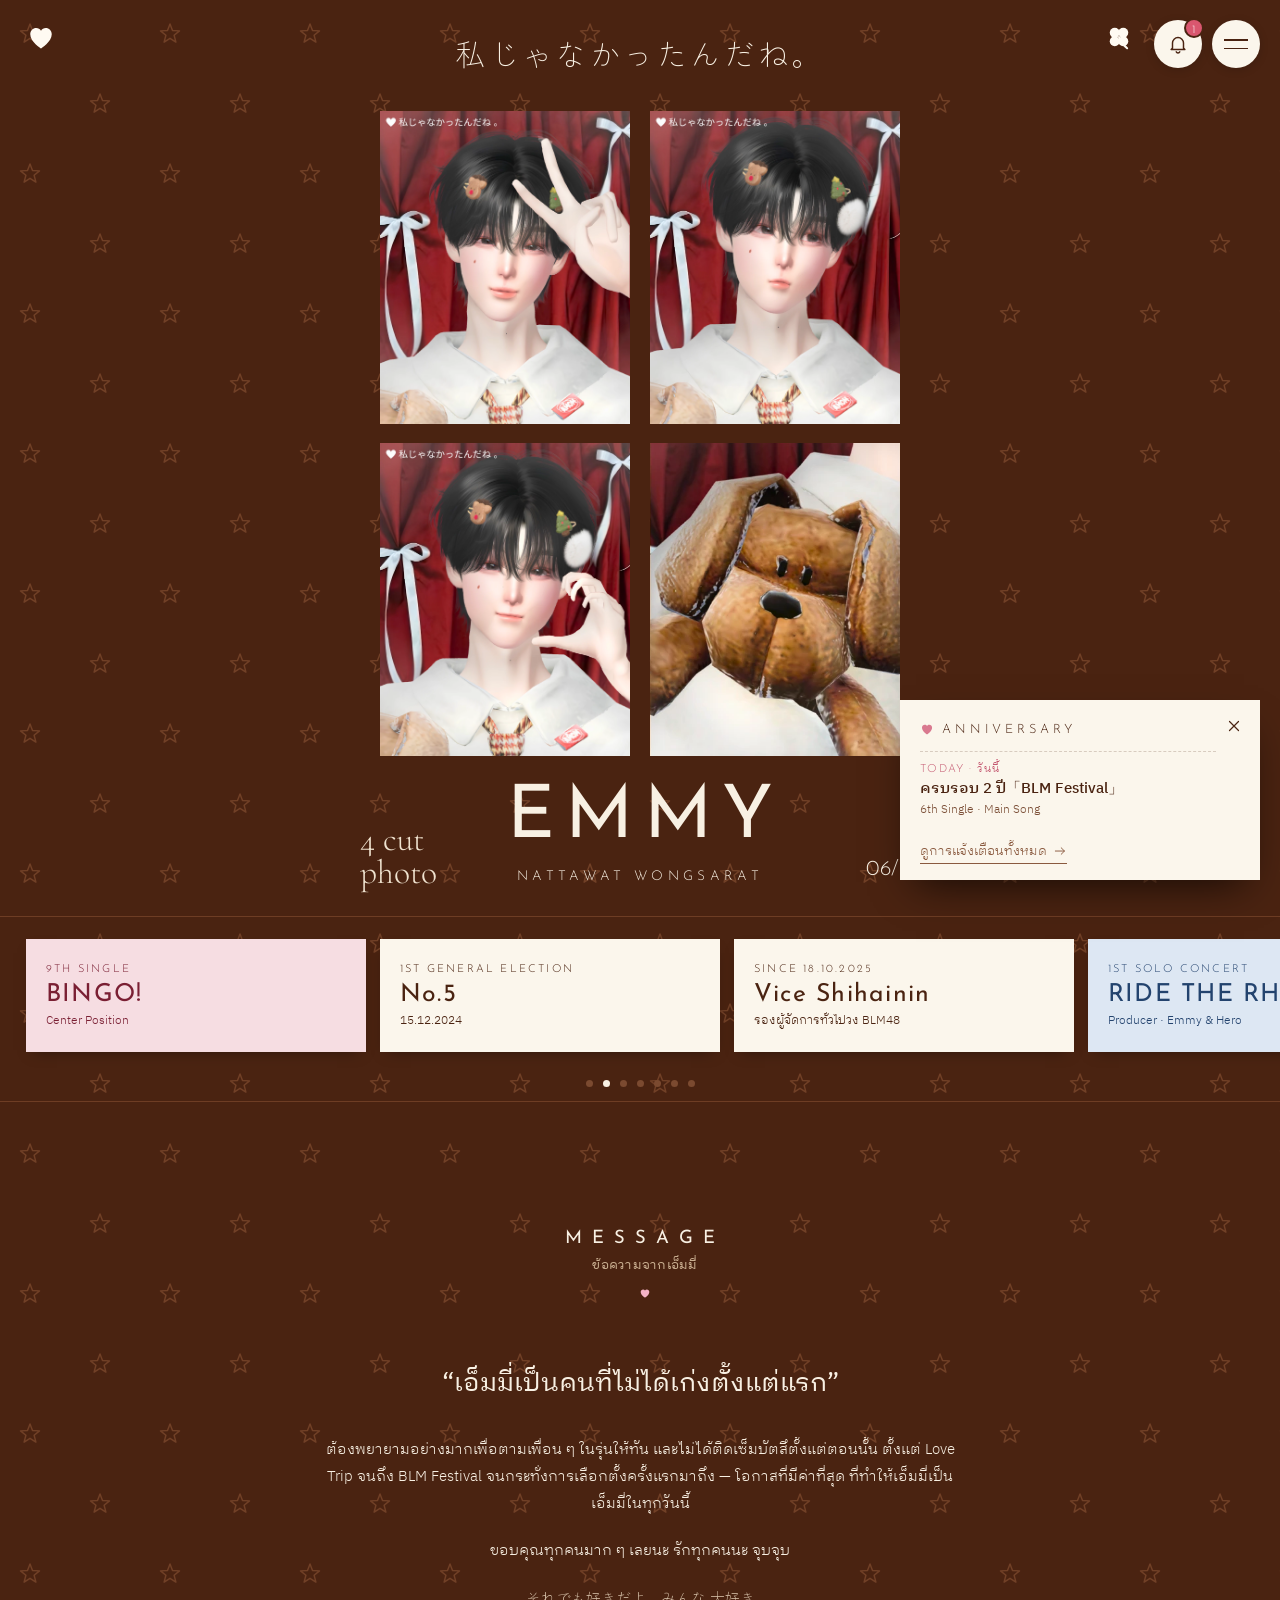
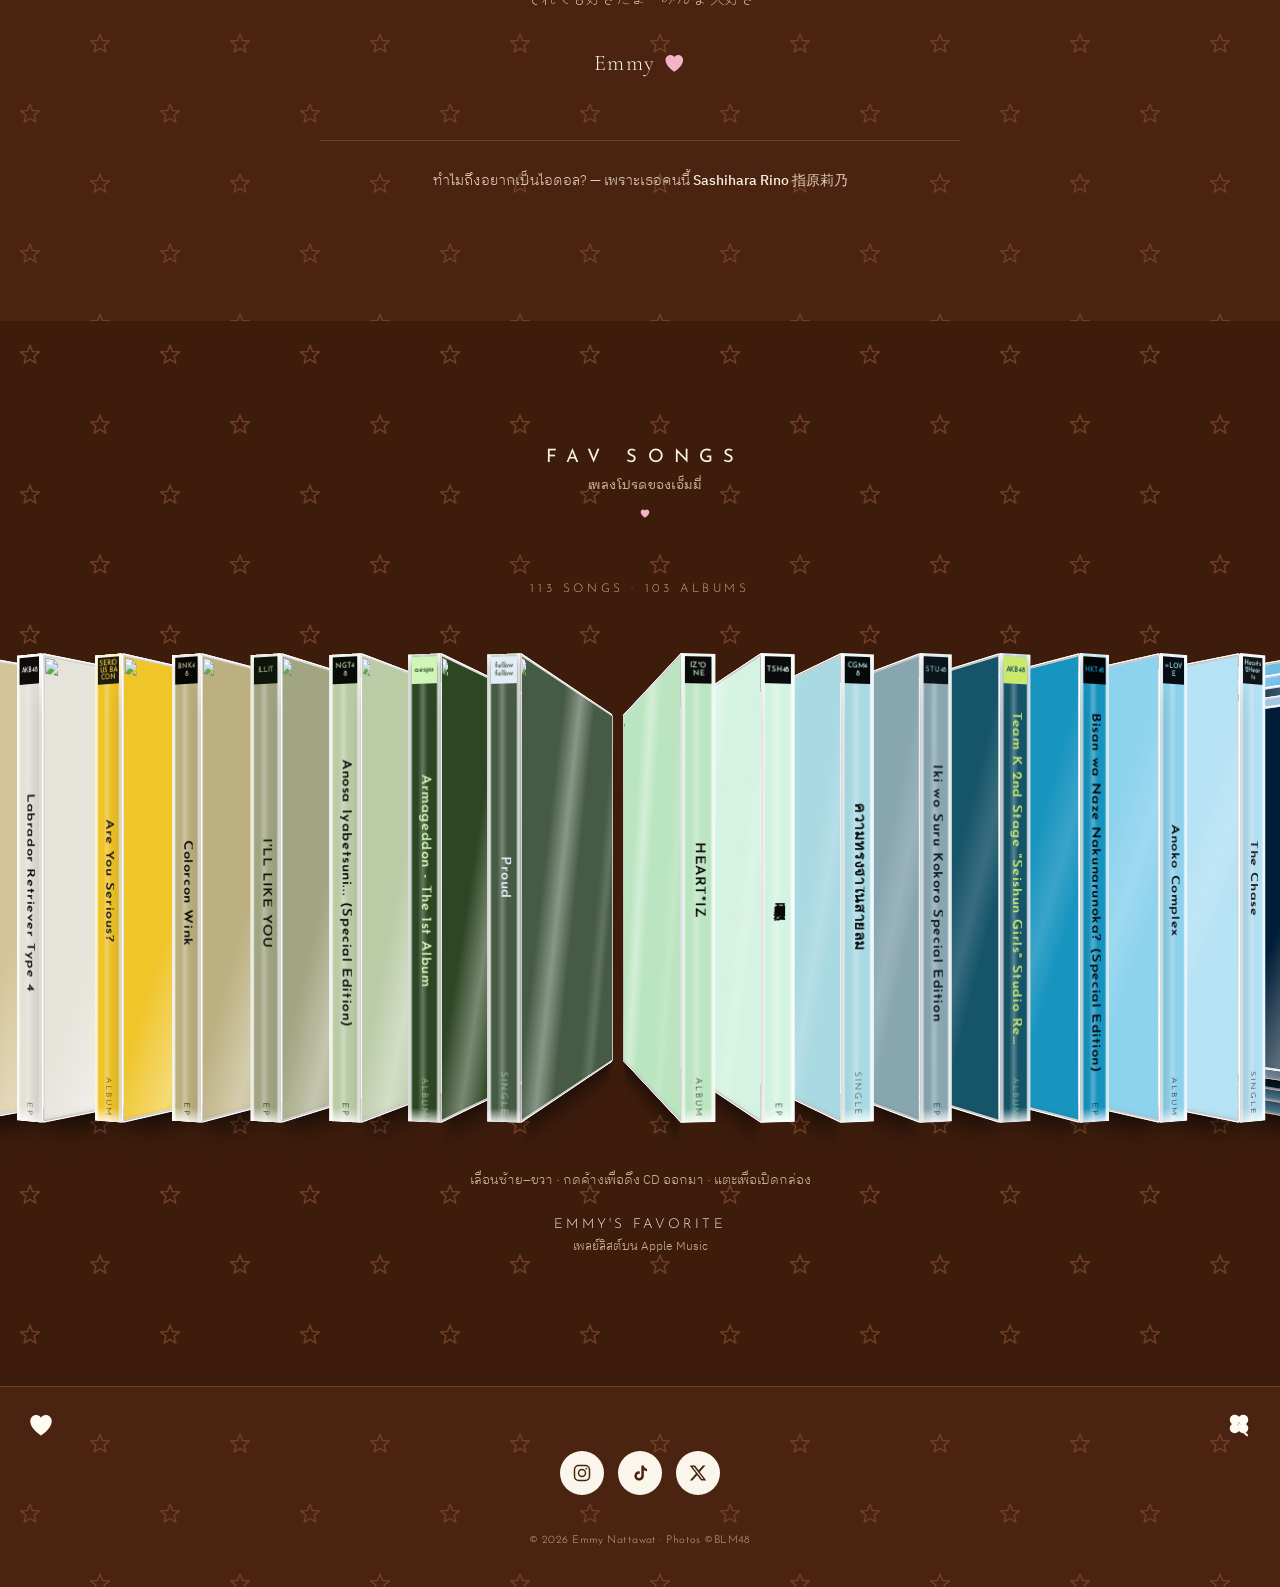
==== commit 7a016be3: "Fav Songs: move to Home under MESSAGE; plastic jewel cases and printed disc - section now lives on t" ====
--- a/index.html
+++ b/index.html
@@ -2,7 +2,7 @@
 <html lang="th">
 <head>
   <meta charset="utf-8">
-  <meta name="viewport" content="width=device-width, initial-scale=1">
+  <meta name="viewport" content="width=device-width, initial-scale=1, maximum-scale=1, user-scalable=no">
   <title>EMMY · BLM48 Official Site</title>
   <meta name="description" content="เว็บไซต์รวมโปรไฟล์และผลงานของเอ็มมี่ BLM48 รุ่นที่ 3">
   <link rel="preconnect" href="https://fonts.googleapis.com">
@@ -50,7 +50,7 @@
       <a class="banner b-blue" href="/history"><small>1st Solo Concert</small><b>RIDE THE RHYTHM</b><span>Producer · Emmy &amp; Hero</span></a>
       <a class="banner b-lilac" id="banner-album" target="_blank" rel="noopener"><small>1st Special Album</small><b>RHYTHM:YOU</b><span>13 Tracks</span></a>
       <a class="banner b-pink" href="/champ"><small>Champ of the Month</small><b id="banner-champ">×3</b><span id="banner-champ-sub">ล่าสุด</span></a>
-      <a class="banner b-cream" href="/movie"><small>Latest Movie</small><b id="banner-latest">MOVIE</b><span id="banner-latest-sub">คลิปล่าสุด</span></a>
+      <a class="banner b-cream" href="/discography"><small>Latest Movie</small><b id="banner-latest">MOVIE</b><span id="banner-latest-sub">คลิปล่าสุด</span></a>
     </div>
     <div class="banner-dots" id="banner-dots" aria-label="เลือกแบนเนอร์"></div>
   </section>
@@ -68,6 +68,36 @@
     </div>
   </section>
 
+  <!-- ===== FAV SONGS (rendered from favsongs-data.js · run scripts/sync-favsongs.js to update) ===== -->
+  <section class="section hatched" id="favsongs">
+    <h2 class="sec-tit">FAV SONGS<small>เพลงโปรดของเอ็มมี่</small></h2>
+    <p class="fav-count" id="fav-count"></p>
+    <div class="fav-shelf" id="fav-list" role="list" aria-label="อัลบั้มเพลงโปรด"></div>
+    <p class="fav-hint">เลื่อนซ้าย–ขวา · กดค้างเพื่อดึง CD ออกมา · แตะเพื่อเปิดกล่อง</p>
+    <p class="fav-from"><a id="fav-playlist" target="_blank" rel="noopener">EMMY'S FAVORITE<small>เพลย์ลิสต์บน Apple Music</small></a></p>
+  </section>
+
+  <div class="fav-detail" id="fav-detail" hidden role="dialog" aria-modal="true" aria-labelledby="fd-title">
+    <div class="fd-box">
+      <button class="lb-btn fd-close" aria-label="ปิด"></button>
+      <div class="fd-head">
+        <div class="fd-art"><div class="disc fd-disc" aria-hidden="true"></div><img class="fd-cover" src="images/logo.jpg" alt="" width="600" height="600"></div>
+        <h2 class="fd-title" id="fd-title"></h2>
+        <p class="fd-artist"></p>
+        <p class="fd-meta"></p>
+        <div class="fd-actions">
+          <button class="fd-btn fd-play" type="button">PLAY<small>ฟังตัวอย่าง</small></button>
+          <a class="fd-btn fd-open" target="_blank" rel="noopener">APPLE MUSIC<small>ฟังเต็มเพลง</small></a>
+        </div>
+      </div>
+      <div class="fd-body">
+        <ol class="fd-tracks"></ol>
+        <p class="fd-total"></p>
+      </div>
+    </div>
+  </div>
+
+
   </main>
   </div>
 
@@ -75,5 +105,7 @@
   <script src="notify.js"></script>
   <script src="layout.js"></script>
   <script src="script.js"></script>
+  <script src="favsongs-data.js"></script>
+  <script src="favsongs.js"></script>
 </body>
 </html>
--- a/style.css
+++ b/style.css
@@ -26,7 +26,7 @@
 }
 
 * { box-sizing: border-box; margin: 0; padding: 0; }
-html { scroll-behavior: smooth; }
+html { scroll-behavior: smooth; touch-action: pan-x pan-y; -webkit-text-size-adjust: 100%; text-size-adjust: 100%; }
 body {
   font-family: var(--th); font-weight: 300; color: var(--ink); line-height: 1.8; font-size: 15px;
   background: var(--star) 0 0 / 140px 140px, var(--brown); overflow-x: hidden;
@@ -253,10 +253,27 @@
 
 /* ===== MOVIE ===== */
 .movies { display: grid; grid-template-columns: repeat(3, 1fr); gap: 40px 28px; }
-.movie { display: block; text-align: left; }
+.movie { display: block; text-align: left; align-self: start; }
 .movie-thumb { position: relative; aspect-ratio: 16 / 9; overflow: hidden; background: #2c140a; }
 .movie-thumb img { width: 100%; height: 100%; object-fit: cover; transition: transform .6s ease, opacity .3s; }
 .movie:hover .movie-thumb img { transform: scale(1.05); opacity: .85; }
+/* Music Video: MV photos 2×2, then title + WATCH (plays the clip) */
+.mv-rows { display: grid; grid-template-columns: 1fr 1fr; gap: 56px 28px; align-items: start; }
+.mv-shots { position: relative; display: grid; grid-template-columns: 1fr 1fr; gap: 8px; }
+.mv-foot { display: flex; align-items: flex-start; justify-content: space-between; gap: 16px; }
+.mv-foot .movie-meta { min-width: 0; }
+.mv-watch {
+  flex: none; display: inline-flex; align-items: center; gap: 8px; margin-top: 14px; padding: 9px 16px 8px;
+  border: 1px solid var(--ink); font-family: var(--en); font-size: .75rem; letter-spacing: .18em; color: var(--ink);
+  transition: background .25s, color .25s;
+}
+.mv-watch .ico { width: .85em; height: .85em; }
+.mv-watch:hover { background: var(--paper); color: var(--brown); border-color: var(--paper); }
+.mv-watch:active { transform: scale(.96); }
+.mv-shot { display: block; aspect-ratio: 16 / 9; overflow: hidden; background: #2c140a; }
+.mv-shot img { width: 100%; height: 100%; object-fit: cover; transition: transform .6s ease, opacity .3s; }
+.mv-shot:hover img { transform: scale(1.06); opacity: .85; }
+.mv-shot:active img { transform: scale(.97); transition: transform .15s; }
 .movie-thumb .play {
   position: absolute; left: 50%; top: 50%; translate: -50% -50%; width: 46px; height: 46px; border-radius: 50%;
   border: 1px solid #fff; display: grid; place-items: center; color: #fff; padding-left: 2px;
@@ -265,9 +282,50 @@
 .movie-thumb .play .ico { width: 16px; height: 16px; }
 .movie:hover .play { background: var(--paper); color: var(--brown); border-color: var(--paper); }
 .movie-meta { margin-top: 14px; }
+.movie-views { display: inline-flex; align-items: center; gap: 4px; margin-left: 12px; font-family: var(--en); font-size: .72rem; letter-spacing: .06em; color: var(--accent); }
+.movie-views .ico { width: .8em; height: .8em; }
+.views-total { text-align: center; margin: -12px auto 44px; padding: 22px 20px 20px; max-width: 520px; background: var(--brown-card); box-shadow: 0 10px 24px -14px #000000b0; }
+.views-total[hidden] { display: none; }
+.views-label { font-family: var(--en); font-size: .75rem; letter-spacing: .3em; padding-left: .3em; color: var(--ink-2); }
+.views-label small { display: block; font-family: var(--th); font-size: .75rem; letter-spacing: .02em; color: var(--ink-3); margin-top: 6px; }
+.views-num { margin-top: 10px; font-family: var(--en); line-height: 1; }
+.views-num b { font-weight: 300; font-size: clamp(2.2rem, 6vw, 3.2rem); letter-spacing: .02em; }
+.views-num span { font-size: .8rem; letter-spacing: .2em; color: var(--accent); margin-left: 8px; }
+.views-sub { margin-top: 10px; font-size: .75rem; color: var(--ink-3); }
 .movie-meta time { font-family: var(--en); font-size: .75rem; letter-spacing: .1em; color: var(--ink-3); }
 .movie-meta h3 { font-weight: 400; font-size: .95rem; line-height: 1.5; margin-top: 4px; }
 .movie-meta p { font-size: .8rem; color: var(--ink-2); line-height: 1.5; }
+
+/* ===== DISCOGRAPHY TABS ===== */
+.dtabs { display: grid; grid-template-columns: repeat(3, 1fr); max-width: 760px; margin: 0 auto 40px; border: 1px solid var(--line); }
+.dtab { position: relative; padding: 18px 10px 16px; font-family: var(--en); font-size: .85rem; letter-spacing: .2em; color: var(--ink-2); transition: background .2s, color .2s; }
+.dtab + .dtab { border-left: 1px solid var(--line); }
+.dtab small { display: block; font-family: var(--th); font-size: .72rem; letter-spacing: .02em; color: var(--ink-3); margin-top: 6px; }
+.dtab b { position: absolute; top: 8px; right: 10px; font-weight: 400; font-size: .68rem; letter-spacing: 0; color: var(--ink-3); }
+.dtab:hover { color: var(--ink); }
+.dtab.is-on { background: var(--paper); color: var(--brown); }
+.dtab.is-on small, .dtab.is-on b { color: #8a5a3f; }
+.dpanel[hidden] { display: none; }
+.dsort { display: flex; justify-content: center; align-items: center; flex-wrap: wrap; gap: 8px; margin: -16px 0 30px; }
+.dsort[hidden] { display: none; }
+.dsort-label { font-family: var(--en); font-size: .7rem; letter-spacing: .2em; color: var(--ink-3); margin-right: 6px; text-align: right; line-height: 1.2; }
+.dsort-label small, .dsort-btn small { display: block; font-family: var(--th); font-size: .66rem; letter-spacing: .02em; }
+.dsort-btn { font-family: var(--en); font-size: .72rem; letter-spacing: .14em; line-height: 1.3; padding: 7px 16px 6px; border: 1px solid var(--line); border-radius: 999px; color: var(--ink-2); transition: background .2s, color .2s, border-color .2s; }
+.dsort-btn small { color: var(--ink-3); }
+.dsort-btn:not(.is-on):not(:disabled):hover { border-color: var(--accent); color: var(--ink); }
+.dsort-btn.is-on { background: var(--paper); border-color: var(--paper); color: var(--brown); }
+.dsort-btn.is-on small { color: #8a5a3f; }
+.dsort-btn:disabled { opacity: .4; cursor: default; }
+.rank { position: absolute; left: 0; top: 0; min-width: 40px; height: 40px; padding: 0 8px; display: grid; place-items: center; font-family: var(--en); font-size: 1.05rem; background: #2a1208d9; color: var(--ink); }
+.rank-1 { background: #e9c46a; color: var(--brown); }
+.rank-2 { background: #d9d4cc; color: var(--brown); }
+.rank-3 { background: #c98b5e; color: var(--brown); }
+.d-empty { display: flex; align-items: center; justify-content: center; gap: 10px; grid-column: 1 / -1; padding: 56px 0; color: var(--ink-3); border: 1px dashed var(--line); }
+.mags { display: grid; grid-template-columns: repeat(4, 1fr); gap: 34px 22px; }
+.mag { text-align: left; display: block; align-self: start; }
+.mag-img { aspect-ratio: 4 / 5; overflow: hidden; background: #2c140a; border: 8px solid var(--paper); box-shadow: 0 10px 24px -14px #000000b0; }
+.mag-img img { width: 100%; height: 100%; object-fit: cover; transition: transform .6s ease; }
+.mag:hover .mag-img img { transform: scale(1.04); }
 
 /* ===== PHOTO (booth cells) ===== */
 .photos { display: grid; grid-template-columns: repeat(4, 1fr); gap: 34px 22px; }
@@ -280,10 +338,6 @@
 .photo-meta time { font-family: var(--en); font-size: .72rem; letter-spacing: .1em; color: var(--ink-3); }
 .photo-meta h3 { font-weight: 400; font-size: .92rem; line-height: 1.45; margin: 4px 0 2px; }
 .photo-meta p { font-size: .8rem; color: var(--ink-2); line-height: 1.5; }
-.covers { display: grid; grid-template-columns: repeat(4, 1fr); gap: 22px; }
-.cover { overflow: hidden; }
-.cover img { width: 100%; aspect-ratio: 4 / 5; object-fit: cover; transition: transform .6s ease; }
-.cover:hover img { transform: scale(1.05); }
 
 /* ===== GALLERY (masonry) ===== */
 .gallery { columns: 3 260px; column-gap: 16px; }
@@ -399,15 +453,378 @@
   .banner:hover { transform: none; }
 }
 
+/* ===== MOTION ===== */
+@view-transition { navigation: auto; }
+::view-transition-old(root) { animation: .25s ease both page-out; }
+::view-transition-new(root) { animation: .45s cubic-bezier(.2, .7, .2, 1) both page-in; }
+@keyframes page-out { to { opacity: 0; transform: translateY(-8px); } }
+@keyframes page-in { from { opacity: 0; transform: translateY(14px); } }
+
+/* camera flash + the 4 cuts developing */
+.flash { position: fixed; inset: 0; z-index: 400; background: #fffaf2; pointer-events: none; animation: flash 1.1s ease-out forwards; }
+@keyframes flash { 0% { opacity: 0; } 8% { opacity: .95; } 100% { opacity: 0; } }
+.hero-cuts.is-developing .cut { animation: develop 1.4s cubic-bezier(.2, .7, .2, 1) both; }
+.hero-cuts.is-developing .cut:nth-child(1) { animation-delay: .25s; }
+.hero-cuts.is-developing .cut:nth-child(2) { animation-delay: .5s; }
+.hero-cuts.is-developing .cut:nth-child(3) { animation-delay: .75s; }
+.hero-cuts.is-developing .cut:nth-child(4) { animation-delay: 1s; }
+@keyframes develop {
+  0% { opacity: 0; transform: translateY(18px) rotate(-1.2deg); filter: sepia(1) brightness(1.7) blur(6px); }
+  55% { opacity: 1; filter: sepia(.4) brightness(1.15) blur(1px); }
+  100% { opacity: 1; transform: none; filter: none; }
+}
+.hero-caption, .hero-foot { animation: rise .9s .2s cubic-bezier(.2, .7, .2, 1) both; }
+.hero-foot { animation-delay: 1.3s; }
+
+/* items rising in */
+.pop { opacity: 0; transform: translateY(16px) scale(.985); }
+.pop.in { opacity: 1; transform: none; transition: opacity .6s ease var(--d, 0ms), transform .7s cubic-bezier(.2, .7, .2, 1) var(--d, 0ms); }
+.banner.pop.in:hover { transform: translateY(-2px) rotate(-.4deg); transition-delay: 0ms; }
+@keyframes rise { from { opacity: 0; transform: translateY(16px); } }
+
+/* little life in the icons */
+.corner-l svg, .sec-tit::after, .heart .ico { animation: beat 2.6s ease-in-out infinite; transform-origin: center; }
+.corner-r svg { animation: sway 4s ease-in-out infinite; transform-origin: 50% 90%; }
+@keyframes beat { 0%, 40%, 100% { transform: scale(1); } 10% { transform: scale(1.18); } 20% { transform: scale(.96); } 30% { transform: scale(1.1); } }
+@keyframes sway { 0%, 100% { transform: rotate(-6deg); } 50% { transform: rotate(6deg); } }
+.corner-l { pointer-events: auto; cursor: pointer; }
+.heart { cursor: pointer; }
+.bell-btn.has-unread .ico { animation: ring 4s ease-in-out infinite; transform-origin: 50% 10%; }
+@keyframes ring { 0%, 86%, 100% { transform: rotate(0); } 88% { transform: rotate(16deg); } 91% { transform: rotate(-14deg); } 94% { transform: rotate(8deg); } 97% { transform: rotate(-4deg); } }
+.bell-count:not([hidden]) { animation: badge .5s 1s cubic-bezier(.3, 1.6, .5, 1) both; }
+@keyframes badge { from { transform: scale(0); } }
+.rank { animation: badge .45s cubic-bezier(.3, 1.6, .5, 1) both; }
+
+/* buttons give a little press */
+.pill-btn, .dsort-btn, .dtab, .bell-btn, .menu-btn, .push-btn, .push-test, .view-more, .lb-btn, .sns a { transition-property: transform, background, color, border-color, opacity; }
+.pill-btn:active, .dsort-btn:active, .dtab:active, .bell-btn:active, .menu-btn:active, .push-btn:active, .push-test:active, .view-more:active, .sns a:active { transform: scale(.95); }
+.movie:active .movie-thumb, .mag:active .mag-img, .photo:active .photo-img { transform: scale(.98); transition: transform .15s; }
+
+/* menu & overlays */
+.menu:not([hidden]) { animation: fade .35s ease both; }
+.menu:not([hidden]) li { animation: rise .5s cubic-bezier(.2, .7, .2, 1) both; }
+.menu:not([hidden]) li:nth-child(2) { animation-delay: .04s; } .menu:not([hidden]) li:nth-child(3) { animation-delay: .08s; }
+.menu:not([hidden]) li:nth-child(4) { animation-delay: .12s; } .menu:not([hidden]) li:nth-child(5) { animation-delay: .16s; }
+.menu:not([hidden]) li:nth-child(6) { animation-delay: .2s; } .menu:not([hidden]) li:nth-child(7) { animation-delay: .24s; }
+.menu:not([hidden]) li:nth-child(8) { animation-delay: .28s; } .menu:not([hidden]) li:nth-child(9) { animation-delay: .32s; }
+.menu:not([hidden]) .menu-badge { animation: badge .6s .1s cubic-bezier(.3, 1.6, .5, 1) both; }
+.lightbox:not([hidden]), .player:not([hidden]) { animation: fade .3s ease both; }
+.lightbox:not([hidden]) img, .player:not([hidden]) .player-box { animation: zoom-in .45s cubic-bezier(.2, .7, .2, 1) both; }
+.dpanel:not([hidden]) { animation: fade .4s ease both; }
+@keyframes fade { from { opacity: 0; } }
+@keyframes zoom-in { from { opacity: 0; transform: scale(.94) translateY(10px); } }
+
+/* floating hearts */
+.float-heart { position: fixed; z-index: 450; width: 18px; height: 18px; margin: -9px 0 0 -9px; color: var(--accent); pointer-events: none; animation: float-up 1.1s cubic-bezier(.2, .7, .3, 1) both; }
+.float-heart .ico { width: 100%; height: 100%; }
+@keyframes float-up {
+  0% { opacity: 0; transform: translate(0, 0) scale(.2) rotate(0); }
+  15% { opacity: 1; }
+  100% { opacity: 0; transform: translate(var(--dx), var(--dy)) scale(var(--s)) rotate(var(--rot)); }
+}
+
+@media (prefers-reduced-motion: reduce) {
+  ::view-transition-old(root), ::view-transition-new(root) { animation: none; }
+  *, *::before, *::after { animation: none !important; }
+  .pop { opacity: 1; transform: none; }
+}
+
+/* ===== PHOTOBOOTH ===== */
+.pb { max-width: 1040px; margin: 0 auto; scroll-margin-top: 0; }
+.pb [hidden] { display: none !important; } /* the camera error box and SHARE set their own display */
+.pb-step:not([hidden]) { animation: fade .45s ease both; }
+.pb-tit { font-family: var(--en); font-weight: 400; font-size: 1rem; letter-spacing: .32em; text-align: center; margin-bottom: 28px; }
+.pb-tit small { display: block; font-family: var(--th); font-size: .82rem; letter-spacing: .02em; color: var(--ink-3); margin-top: 6px; }
+.pb-btn {
+  display: inline-flex; align-items: center; justify-content: center; gap: 8px; min-height: 46px; padding: 12px 26px 10px;
+  border: 1px solid var(--ink); font-family: var(--en); font-size: .82rem; letter-spacing: .2em; color: var(--ink); cursor: pointer;
+  transition: background .25s, color .25s, border-color .25s, transform .15s, opacity .2s;
+}
+.pb-btn:hover { background: var(--paper); color: var(--brown); border-color: var(--paper); }
+.pb-btn:active { transform: scale(.96); }
+.pb-btn:disabled { opacity: .4; pointer-events: none; }
+.pb-shoot { background: var(--paper); color: var(--brown); border-color: var(--paper); }
+.pb-shoot:hover { background: var(--accent); border-color: var(--accent); }
+.pb-ghost { border-color: var(--line); color: var(--ink-2); }
+.pb-actions { display: flex; flex-wrap: wrap; justify-content: center; gap: 12px; margin-top: 28px; }
+.pb-note { text-align: center; font-size: .8rem; color: var(--ink-3); margin-top: 48px; }
+
+/* the booth: cream cabin, START card, red curtain with a white ribbon */
+.pb-booth { width: min(400px, 100%); margin: 0 auto; background: var(--paper); padding: 0 16px 18px; box-shadow: 0 24px 40px -22px #000000c0; }
+.pb-sign {
+  margin: 0 -16px 16px; padding: 16px 10px 12px; background: var(--red); color: var(--paper); text-align: center;
+  font-family: var(--en); font-size: 1.35rem; letter-spacing: .3em; padding-left: calc(10px + .3em); line-height: 1.1;
+}
+.pb-sign small { display: block; font-family: var(--serif); font-style: italic; font-size: 1rem; letter-spacing: .06em; margin-top: 6px; color: #f6d3dc; }
+.pb-body { display: grid; grid-template-columns: 1fr 1.25fr; gap: 14px; aspect-ratio: 4 / 4.2; }
+.pb-panel { display: flex; flex-direction: column; align-items: center; justify-content: center; gap: 18px; background: #efe3cf; padding: 14px 10px; }
+.pb-start {
+  width: 100%; aspect-ratio: 3 / 4; display: flex; flex-direction: column; align-items: center; justify-content: center; gap: 6px;
+  background: #fff; color: var(--red); border: 1px solid #e3d3bb; box-shadow: 0 6px 14px -8px #00000059;
+  font-family: var(--en); font-size: 1.5rem; letter-spacing: .14em; transition: transform .2s, box-shadow .2s;
+}
+.pb-start small { font-family: var(--th); font-size: .78rem; letter-spacing: 0; color: #9a5a4b; }
+.pb-start:hover { transform: translateY(-2px) rotate(-1deg); box-shadow: 0 10px 18px -8px #00000073; }
+.pb-start:active { transform: scale(.97); }
+.pb-howto-btn { padding: 8px 16px 6px; border-radius: 999px; background: var(--red); color: var(--paper); font-family: var(--serif); font-style: italic; font-size: 1rem; }
+.pb-howto-btn:hover { background: #a62b31; }
+.pb-curtain {
+  position: relative; overflow: hidden; background: #2a1208;
+}
+.pb-curtain::before {
+  content: ""; position: absolute; inset: 0; transform-origin: right center; transition: transform .6s cubic-bezier(.6, 0, .3, 1);
+  background: repeating-linear-gradient(90deg, #7a1a1f 0 6px, #9c262c 6px 16px, #8e1f24 16px 22px, #6d161b 22px 26px);
+  box-shadow: inset 0 -18px 18px -14px #00000080;
+  animation: curtain-sway 5s ease-in-out infinite;
+}
+.pb-tie { position: absolute; left: 10%; top: 16%; width: 30%; height: auto; filter: drop-shadow(0 2px 3px #0000004d); transition: opacity .3s; }
+.pb-booth.is-open .pb-curtain::before { transform: scaleX(.12); animation: none; }
+.pb-booth.is-open .pb-tie { opacity: 0; }
+@keyframes curtain-sway { 0%, 100% { transform: skewX(0); } 50% { transform: skewX(-1.2deg); } }
+
+/* frame cards */
+.pb-opts { display: flex; flex-wrap: wrap; justify-content: center; align-items: center; gap: 14px 40px; margin-bottom: 8px; }
+.pb-opt { display: flex; align-items: baseline; gap: 18px; }
+.pb-opt > span { font-family: var(--en); font-size: .75rem; letter-spacing: .2em; color: var(--ink-3); }
+.pb-check { display: flex; align-items: center; gap: 12px; cursor: pointer; font-family: var(--en); font-size: .85rem; letter-spacing: .12em; }
+.pb-check small { display: block; font-family: var(--th); font-size: .75rem; letter-spacing: 0; color: var(--ink-3); }
+.pb-check input { appearance: none; flex: none; width: 22px; height: 22px; border: 1px solid var(--ink-2); display: grid; place-items: center; cursor: pointer; }
+.pb-check input::after { content: ""; width: 12px; height: 12px; background: var(--accent); -webkit-mask: var(--i-heart) center / contain no-repeat; mask: var(--i-heart) center / contain no-repeat; transform: scale(0); transition: transform .2s cubic-bezier(.3, 1.6, .5, 1); }
+.pb-check input:checked { border-color: var(--accent); }
+.pb-check input:checked::after { transform: scale(1); }
+.pb-group { font-family: var(--en); font-weight: 400; font-size: .85rem; letter-spacing: .3em; margin: 44px 0 22px; padding-bottom: 10px; border-bottom: 1px solid var(--line); display: flex; align-items: baseline; gap: 14px; }
+.pb-group small { font-family: var(--th); font-size: .78rem; letter-spacing: 0; color: var(--ink-3); }
+.pb-frames { display: grid; grid-template-columns: repeat(5, 1fr); gap: 32px 20px; align-items: end; }
+.pb-frames.is-strip { grid-template-columns: repeat(6, 1fr); }
+.pb-frame { position: relative; display: flex; flex-direction: column; align-items: center; gap: 14px; text-align: center; }
+.pb-frames.is-strip .pb-frame-img { width: 72%; }
+.pb-frame-img { width: 100%; height: auto; box-shadow: 0 14px 24px -16px #000000c0; transition: transform .35s cubic-bezier(.2, .7, .2, 1); }
+.pb-now {
+  position: absolute; top: -10px; right: -6px; z-index: 1; padding: 5px 9px 3px; background: var(--accent); color: var(--brown);
+  font-family: var(--en); font-size: .7rem; font-weight: 600; letter-spacing: .14em; transform: rotate(6deg);
+}
+.pb-frame:hover .pb-frame-img { transform: translateY(-4px) rotate(-1.2deg); }
+.pb-frame:active .pb-frame-img { transform: scale(.97); }
+.pb-frame-name { font-family: var(--en); font-size: .85rem; letter-spacing: .16em; }
+.pb-frame-name small { display: block; font-family: var(--th); font-size: .78rem; letter-spacing: 0; color: var(--ink-3); margin-top: 2px; }
+
+/* camera */
+.pb-emmy { text-align: center; margin-bottom: 20px; }
+.pb-emmy p { font-size: .85rem; color: var(--ink-2); margin-bottom: 10px; }
+.pb-emmy-list { display: flex; gap: 8px; overflow-x: auto; padding: 4px 4px 8px; justify-content: safe center; scrollbar-width: thin; }
+.pb-emmy-pic { flex: none; width: 58px; aspect-ratio: 3 / 4; overflow: hidden; border: 2px solid transparent; opacity: .6; transition: opacity .2s, border-color .2s; }
+.pb-emmy-pic img { width: 100%; height: 100%; object-fit: cover; object-position: 50% 25%; }
+.pb-emmy-pic.is-on { border-color: var(--paper); opacity: 1; }
+.pb-cam { display: grid; grid-template-columns: minmax(0, 1fr) 110px; gap: 16px; max-width: 560px; margin: 0 auto; align-items: start; }
+.pb-view { position: relative; overflow: hidden; background: #1e0c05; aspect-ratio: 3 / 4; border: 8px solid var(--paper); }
+.pb-view video { width: 100%; height: 100%; object-fit: cover; transform: scaleX(-1); display: block; }
+.pb-count {
+  position: absolute; inset: 0; display: grid; place-items: center; pointer-events: none;
+  font-family: var(--en); font-weight: 300; font-size: clamp(5rem, 22vw, 9rem); color: #fffaf2; text-shadow: 0 4px 24px #00000080;
+}
+.pb-count.tick { animation: count-pop 1s cubic-bezier(.2, .7, .2, 1) both; }
+@keyframes count-pop { 0% { opacity: 0; transform: scale(1.5); } 20% { opacity: 1; transform: scale(1); } 85% { opacity: 1; } 100% { opacity: 0; transform: scale(.9); } }
+.pb-cam-error { position: absolute; inset: 0; display: flex; flex-direction: column; align-items: center; justify-content: center; gap: 18px; padding: 20px; text-align: center; background: #2a1208; }
+.pb-cam-error p { font-size: .95rem; }
+.pb-cam-error small { display: block; font-size: .8rem; color: var(--ink-3); margin-top: 6px; }
+.pb-shots { list-style: none; display: grid; gap: 8px; }
+.pb-shots li { position: relative; aspect-ratio: var(--ar, 3 / 4); overflow: hidden; background: #ffffff14; border: 1px dashed var(--line); display: grid; place-items: center; }
+.pb-shots li span { font-family: var(--en); font-size: .85rem; color: var(--ink-3); }
+.pb-shots canvas, .pb-shots img { position: absolute; inset: 0; width: 100%; height: 100%; object-fit: cover; object-position: 50% 25%; }
+.pb-shots li.is-new { animation: develop 1.2s cubic-bezier(.2, .7, .2, 1) both; }
+.pb-shots li.is-emmy { border: 1px solid var(--accent); }
+.pb-timer { display: flex; justify-content: center; align-items: baseline; gap: 18px; margin-top: 28px; }
+.pb-timer span { font-family: var(--en); font-size: .75rem; letter-spacing: .2em; color: var(--ink-3); }
+
+/* result */
+.pb-result { display: grid; grid-template-columns: minmax(0, 1fr) minmax(0, 300px); gap: 40px; max-width: 800px; margin: 0 auto; align-items: start; }
+.pb-print { width: 100%; height: auto; box-shadow: 0 20px 36px -20px #000000d0; animation: develop 1.4s cubic-bezier(.2, .7, .2, 1) both; }
+.pb-print.pb-strip { width: 58%; justify-self: center; }
+.pb-edit { display: flex; flex-direction: column; }
+.pb-label { font-family: var(--en); font-size: .75rem; letter-spacing: .2em; color: var(--ink-3); margin: 0 0 8px; }
+.pb-filters { display: flex; flex-wrap: wrap; gap: 4px 18px; margin-bottom: 26px; }
+.pb-input {
+  width: 100%; padding: 12px 14px 10px; background: #ffffff10; border: 1px solid var(--line); color: var(--ink);
+  font: inherit; font-size: 16px;
+}
+.pb-input::placeholder { color: var(--ink-3); }
+.pb-input:focus { outline: none; border-color: var(--ink-2); }
+.pb-actions-col { flex-direction: column; align-items: stretch; }
+
+.pb-howto { margin: auto; width: min(420px, calc(100% - 32px)); padding: 32px 28px 26px; background: var(--paper); color: var(--brown); border: 0; box-shadow: 0 30px 60px -20px #000000b0; }
+.pb-howto::backdrop { background: #1e0c05b8; }
+.pb-howto[open] { animation: zoom-in .4s cubic-bezier(.2, .7, .2, 1) both; }
+.pb-howto h2 { font-family: var(--en); font-weight: 400; font-size: 1.15rem; letter-spacing: .3em; text-align: center; margin-bottom: 20px; color: var(--red); }
+.pb-howto ol { list-style: none; counter-reset: s; display: grid; gap: 14px; margin-bottom: 24px; }
+.pb-howto li { counter-increment: s; display: grid; grid-template-columns: 28px 1fr; font-size: .85rem; line-height: 1.6; color: #7a4d35; }
+.pb-howto li::before { content: counter(s); grid-row: span 2; font-family: var(--en); font-size: 1.1rem; color: var(--red); }
+.pb-howto li b { font-weight: 500; color: var(--brown); font-size: .92rem; }
+.pb-howto form { display: flex; justify-content: center; }
+.pb-howto .pb-shoot { background: var(--brown); color: var(--paper); border-color: var(--brown); min-width: 140px; }
+
 /* ===== RESPONSIVE ===== */
+/* ===== FAV SONGS (CD cases standing in a row) ===== */
+.fav-count { text-align: center; font-family: var(--en); font-size: .75rem; letter-spacing: .3em; color: var(--ink-3); margin: -4px auto 18px; }
+.fav-hint { text-align: center; font-size: .8rem; color: var(--ink-3); margin-top: 6px; }
+.fav-from { text-align: center; margin-top: 18px; }
+.fav-from a { display: inline-flex; flex-direction: column; font-family: var(--en); font-size: .85rem; letter-spacing: .24em; transition: color .2s; }
+.fav-from small { font-family: var(--th); font-size: .72rem; letter-spacing: 0; color: var(--ink-3); }
+.fav-from a:hover { color: var(--accent); }
+#favsongs > .fav-shelf { max-width: none; width: 100vw; margin-left: calc(50% - 50vw); }
+.fav-shelf {
+  --h: clamp(230px, 64vw, 470px);   /* CD height (the case is square) */
+  --step: calc(var(--h) * .17);     /* distance between CDs on the shelf */
+  --spine: calc(var(--h) * .075);   /* case thickness */
+  position: relative; display: flex; overflow-x: auto; overscroll-behavior-x: contain; scroll-snap-type: x mandatory; scrollbar-width: none;
+  padding: 34px calc(50% - var(--step) / 2) 40px;
+}
+.fav-shelf::-webkit-scrollbar { display: none; }
+.cd-slot { position: relative; flex: none; width: var(--step); height: var(--h); scroll-snap-align: center; }
+/* each CD stands on its outer edge and turns its inner edge away, towards the middle of the shelf */
+/* clear plastic jewel case: the booklet sits under the plastic, a glossy frame and a light streak on top */
+.cd {
+  position: absolute; top: 0; left: 0; width: var(--h); height: 100%; padding: 2.4%;
+  background: linear-gradient(135deg, #ffffffd9, #ffffff8c 40%, #ffffffbf); border-radius: 3px;
+  transform-origin: 0 50%; transform: var(--tf, none); transform-style: preserve-3d;
+  box-shadow: 0 calc(22px + var(--lift, 0) * 26px) calc(34px + var(--lift, 0) * 30px) -16px #000000b3, inset 0 0 0 1px #ffffffe6;
+  -webkit-tap-highlight-color: transparent; -webkit-touch-callout: none; user-select: none;
+}
+.cd::after {
+  content: ""; position: absolute; inset: 0; border-radius: 3px; pointer-events: none;
+  background: linear-gradient(115deg, #ffffff00 28%, #ffffff5c 40%, #ffffff00 52%, #ffffff00 70%, #ffffff26 78%, #ffffff00 84%);
+  box-shadow: inset 0 0 0 1px #ffffff, inset 0 0 0 3px #ffffff40, inset 0 -6px 10px -8px #0000004d;
+}
+.cd-slot.is-right .cd { left: auto; right: 0; transform-origin: 100% 50%; }
+.cd-cover { width: 100%; height: 100%; object-fit: cover; border-radius: 1px; background: var(--bg, var(--brown-card)); pointer-events: none; -webkit-user-drag: none; }
+/* the spine: the case's side on the outer edge, turned towards you — the coloured insert seen through clear plastic */
+.cd-spine {
+  position: absolute; top: 0; right: 100%; width: var(--spine); height: 100%; transform-origin: 100% 50%; transform: rotateY(-90deg);
+  display: flex; flex-direction: column; align-items: center; gap: 6%; overflow: hidden; padding: 3px 0;
+  background:
+    linear-gradient(90deg, #ffffffcc 0 9%, #ffffff00 14% 86%, #ffffffcc 91%),
+    linear-gradient(#ffffffd9, #ffffff00 3% 97%, #ffffffd9),
+    linear-gradient(90deg, #ffffff00 30%, #ffffff47 45%, #ffffff00 60%),
+    var(--bg, var(--paper));
+  color: var(--fg, var(--brown)); font-family: var(--en); line-height: 1;
+}
+.cd-slot.is-right .cd-spine { right: auto; left: 100%; transform-origin: 0 50%; transform: rotateY(90deg); }
+.cd-spine i {
+  flex: none; width: 78%; aspect-ratio: 1; display: grid; place-items: center; overflow: hidden;
+  background: var(--fg, var(--brown)); color: var(--bg, var(--paper));
+  font-style: normal; font-weight: 600; font-size: calc(var(--spine) * .22); letter-spacing: -.02em; text-align: center; word-break: break-all; line-height: .95; padding: 2px;
+}
+.cd-spine b {
+  flex: 1; min-height: 0; overflow: hidden; writing-mode: vertical-rl; white-space: nowrap; text-overflow: ellipsis;
+  font-weight: 600; font-size: calc(var(--spine) * .42); letter-spacing: .04em;
+}
+.cd-spine small { flex: none; writing-mode: vertical-rl; margin-bottom: 8%; font-size: calc(var(--spine) * .26); letter-spacing: .18em; color: var(--fg2, var(--brown)); }
+
+/* the disc: the cover printed edge to edge, clear hub, black stacking ring, light streaks
+   (same disc in the opening animation and in the album sheet; the cover comes from --img) */
+.disc {
+  position: absolute; border-radius: 50%; overflow: hidden;
+  background: var(--img, none) center / cover no-repeat, var(--bg);
+  -webkit-mask: radial-gradient(circle, #0000 0 8.5%, #000 9%); mask: radial-gradient(circle, #0000 0 8.5%, #000 9%);
+  box-shadow: 0 6px 18px #00000059;
+}
+.disc::before { /* hub rings */
+  content: ""; position: absolute; inset: 0; border-radius: 50%; pointer-events: none;
+  background: radial-gradient(circle,
+    #f1f1f4 0 9%, #c9c9cf 9.5% 12.5%, #e9e9ee 13% 16.5%,      /* clear plastic hub */
+    #0b0b0c 17% 30%, #3a3a3d 30.3% 30.8%, #0b0b0c 31.2% 32.4%, /* black stacking ring with a glint */
+    #ffffff33 32.8% 33.4%, #0000 33.8% 99%, #00000080 99.4% 100%);
+}
+.disc::after { /* light streaks across the printed face */
+  content: ""; position: absolute; inset: 0; border-radius: 50%; pointer-events: none; mix-blend-mode: screen;
+  background: conic-gradient(from 20deg, #ffffff00, #ffffff5c 6%, #ffffff00 13%, #ffffff00 24%, #ffffff33 30%, #ffffff00 36%,
+    #ffffff00 50%, #ffffff5c 56%, #ffffff00 63%, #ffffff00 74%, #ffffff33 80%, #ffffff00 86%);
+  -webkit-mask: radial-gradient(circle, #0000 0 33%, #000 34%); mask: radial-gradient(circle, #0000 0 33%, #000 34%);
+}
+
+/* album sheet: coloured like the back of the case */
+.fav-detail { position: fixed; inset: 0; z-index: 300; background: #2a1208e6; display: grid; place-items: center; padding: 16px; }
+.fav-detail[hidden] { display: none; }
+.fd-box {
+  position: relative; width: min(980px, 100%); max-height: calc(100svh - 32px); overflow-y: auto; overflow-x: hidden; overscroll-behavior: contain;
+  display: grid; grid-template-columns: minmax(0, 5fr) minmax(0, 6fr); gap: clamp(22px, 4vw, 48px);
+  padding: clamp(56px, 6vw, 72px) clamp(18px, 4vw, 48px) clamp(24px, 4vw, 44px);
+  background: var(--bg, var(--paper)); color: var(--fg, var(--brown)); border-radius: 4px; box-shadow: 0 30px 60px -20px #000000b3;
+}
+.fd-close { position: absolute; top: 8px; right: 8px; color: var(--fg, var(--brown)); }
+.fd-art { position: relative; }
+/* while a preview plays the disc slides out and spins; the light streaks stay still */
+.fd-art .disc { inset: 4%; transition: translate .8s cubic-bezier(.2,.8,.2,1); }
+.fav-detail.is-playing .fd-art .disc { translate: 34% 0; animation: disc-spin 3s linear infinite; }
+.fav-detail.is-playing .fd-art .disc::after { animation: disc-spin 3s linear infinite reverse; }
+@keyframes disc-spin { to { rotate: 360deg; } }
+.fd-cover { position: relative; width: 100%; aspect-ratio: 1; object-fit: cover; box-shadow: 0 16px 30px -14px #00000080; }
+.fd-title { font-family: var(--en); font-weight: 600; font-size: 1.05rem; line-height: 1.45; text-align: center; margin-top: 18px; }
+.fd-artist { text-align: center; font-family: var(--en); color: var(--fg2, #7a5440); margin-top: 2px; }
+.fd-meta { text-align: center; font-family: var(--en); font-size: .78rem; color: var(--fg2, #9a7a66); opacity: .8; }
+.fd-actions { display: grid; grid-template-columns: 1fr 1fr; gap: 12px; margin-top: 18px; }
+.fd-btn {
+  display: flex; flex-direction: column; align-items: center; padding: 10px 8px 8px; border: 1.5px solid currentColor; border-radius: 999px;
+  font-family: var(--en); font-weight: 600; font-size: .85rem; letter-spacing: .14em; line-height: 1.3; transition: background .2s, color .2s;
+}
+.fd-btn small { font-family: var(--th); font-weight: 400; font-size: .68rem; letter-spacing: 0; }
+.fd-btn:hover { background: var(--fg, var(--brown)); color: var(--bg, var(--paper)); }
+.fd-tracks { list-style: none; }
+.fd-track { border-bottom: 1px solid color-mix(in srgb, currentColor 22%, transparent); }
+.fd-track button { width: 100%; display: grid; grid-template-columns: 2.2em 1fr auto; gap: 10px; align-items: baseline; padding: 13px 4px; text-align: left; color: inherit; }
+.fd-track button:disabled { cursor: default; opacity: .6; }
+.fd-track button:hover:not(:disabled) .fd-name, .fd-track.is-playing .fd-name { text-decoration: underline; text-underline-offset: 4px; }
+.fd-no, .fd-time { font-family: var(--en); font-size: .82rem; color: var(--fg2, #9a7a66); }
+.fd-name { font-family: var(--jp); font-weight: 500; line-height: 1.5; }
+.fd-heart { display: inline-flex; color: #d9576f; vertical-align: -.1em; }
+.fd-heart .ico { width: .95em; height: .95em; }
+.fd-track.is-fav .fd-name { font-weight: 600; }
+.fd-note { padding: 14px 4px; color: var(--fg2, #9a7a66); }
+.fd-total { text-align: center; font-family: var(--en); font-size: .78rem; letter-spacing: .06em; color: var(--fg2, #9a7a66); margin-top: 18px; }
+
+/* opening: the plastic case opens like a book → disc */
+.cd-fly { position: fixed; inset: 0; z-index: 310; display: grid; place-items: center; perspective: 1600px; cursor: pointer; }
+.cd-fly[hidden] { display: none; }
+.cf-stage { position: relative; width: var(--size); height: var(--size); transform-style: preserve-3d; }
+.cf-jewel { position: absolute; inset: 0; transform-style: preserve-3d; }
+.cf-tray { /* back of the jewel case: tinted tray, spine strip on the left, disc in the middle */
+  position: absolute; inset: 0; border-radius: 3px;
+  background: linear-gradient(90deg, var(--bg) 0 7%, #ffffff40 7% 7.6%, #0000 7.6%), radial-gradient(circle at 54% 50%, #0000 0 44%, #00000012 44.5% 45.5%, #0000 46%), color-mix(in srgb, var(--bg) 55%, #fff);
+  box-shadow: 0 30px 60px -20px #000000cc, inset 0 0 0 1px #ffffff80;
+}
+.cf-disc { --d: calc(var(--size) * .86); width: var(--d); height: var(--d); left: calc(54% - var(--d) / 2); top: calc(50% - var(--d) / 2); }
+.cf-lid { position: absolute; inset: 0; transform-origin: 0 50%; transform-style: preserve-3d; }
+.cf-lid::before, .cf-lid::after { content: ""; position: absolute; inset: 0; border-radius: 3px; backface-visibility: hidden; -webkit-backface-visibility: hidden; }
+.cf-lid::before { /* front: booklet under clear plastic, coloured spine strip on the hinge */
+  background:
+    linear-gradient(115deg, #ffffff00 30%, #ffffff47 42%, #ffffff00 52%),
+    linear-gradient(90deg, var(--bg) 0 7%, #ffffff59 7% 7.6%, #0000 7.6%),
+    var(--img) 62% 50% / 88% auto no-repeat, #fffffff2;
+  box-shadow: inset 0 0 0 1px #ffffffb3, inset 0 0 0 4px #ffffff40;
+}
+.cf-lid::after { /* inside: back page of the booklet with the album title, like the sky page in the photo */
+  content: attr(data-title); transform: rotateY(180deg); display: flex; align-items: center; justify-content: center; padding: 14% 18%;
+  writing-mode: vertical-rl; font-family: var(--jp); font-size: calc(var(--size) * .045); letter-spacing: .2em; line-height: 2; text-align: center; overflow: hidden;
+  background: linear-gradient(170deg, #ffffff 0%, color-mix(in srgb, var(--bg) 35%, #fff) 100%); color: color-mix(in srgb, var(--fg) 70%, #fff);
+  box-shadow: inset 0 0 0 1px #ffffffb3, inset -10px 0 14px -10px #00000040;
+}
+
+@media (max-width: 700px) {
+  .fd-box { grid-template-columns: 1fr; }
+  .fd-head { width: min(320px, 100%); margin-inline: auto; }
+  .fd-art { width: 76%; }
+  .fav-detail.is-playing .fd-art .disc { translate: 28% 0; }
+}
+
 @media (max-width: 900px) {
   .profile { grid-template-columns: 1fr; }
   .profile-photo { max-width: 400px; }
   .movies { grid-template-columns: repeat(2, 1fr); gap: 32px 18px; }
-  .photos { grid-template-columns: repeat(3, 1fr); }
-  .covers { grid-template-columns: repeat(2, 1fr); }
+  .photos, .mags { grid-template-columns: repeat(3, 1fr); }
   .champ { grid-template-columns: 1fr; }
   .champ-img { max-width: 420px; }
+  .pb-frames { grid-template-columns: repeat(3, 1fr); gap: 36px 22px; }
+  .pb-frames.is-strip { grid-template-columns: repeat(4, 1fr); }
+  .pb-result { grid-template-columns: 1fr; max-width: 420px; gap: 28px; }
 }
 @media (max-width: 600px) {
   body { font-size: 14px; }
@@ -425,9 +842,24 @@
   .sched li { grid-template-columns: 74px 1fr; gap: 12px; }
   .sched-date b { font-size: 1.2rem; }
   .movies { grid-template-columns: 1fr; }
-  .photos { grid-template-columns: repeat(2, 1fr); gap: 26px 14px; }
+  .mv-rows { grid-template-columns: 1fr; gap: 44px; }
+  .mv-watch { padding: 8px 12px 7px; letter-spacing: .12em; }
+  .photos, .mags { grid-template-columns: repeat(2, 1fr); gap: 26px 14px; }
+  .dtab { font-size: .68rem; letter-spacing: .1em; padding: 16px 4px 14px; }
+  .dtab b { top: 5px; right: 6px; }
+  .dsort { gap: 6px; }
+  .dsort-label { display: none; }
+  .dsort-btn { padding: 7px 12px 6px; letter-spacing: .08em; }
   .lightbox { grid-template-columns: 40px 1fr 40px; padding: 16px 0; }
   .page-head { padding: 14px 124px 14px 16px; gap: 14px; flex-wrap: wrap; }
   .crumbs { font-size: .6875rem; }
   .page-nav a { font-size: .85rem; letter-spacing: .14em; }
-}
+  .pb-frames { grid-template-columns: repeat(2, 1fr); gap: 30px 14px; }
+  .pb-frames.is-strip { grid-template-columns: repeat(3, 1fr); }
+  .pb-opts { flex-direction: column; gap: 16px; }
+  .pb-frame-name { font-size: .75rem; letter-spacing: .1em; }
+  .pb-cam { grid-template-columns: 1fr; gap: 20px; }
+  .pb-shots { grid-template-columns: repeat(4, 1fr); }
+  .pb-btn { padding: 12px 20px 10px; letter-spacing: .14em; }
+  .pb-actions .pb-btn { flex: 1 1 0; }
+}
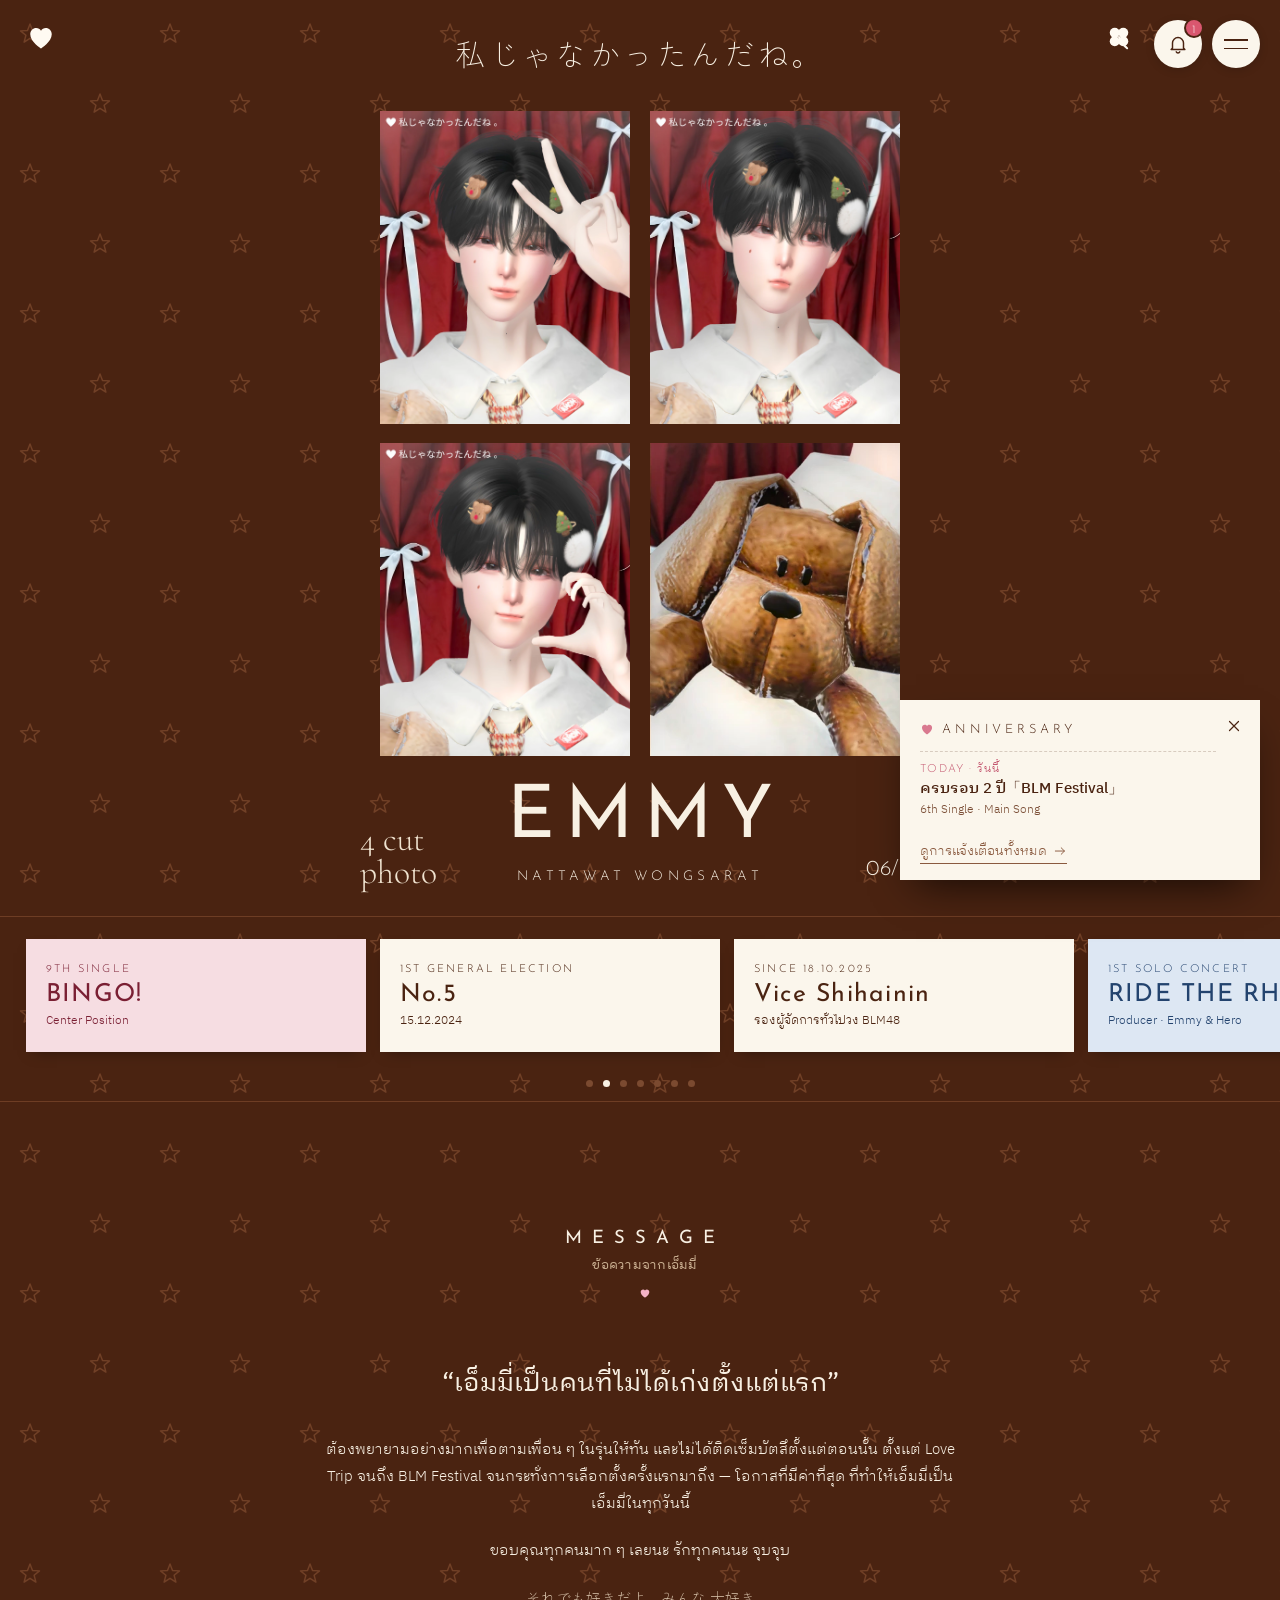
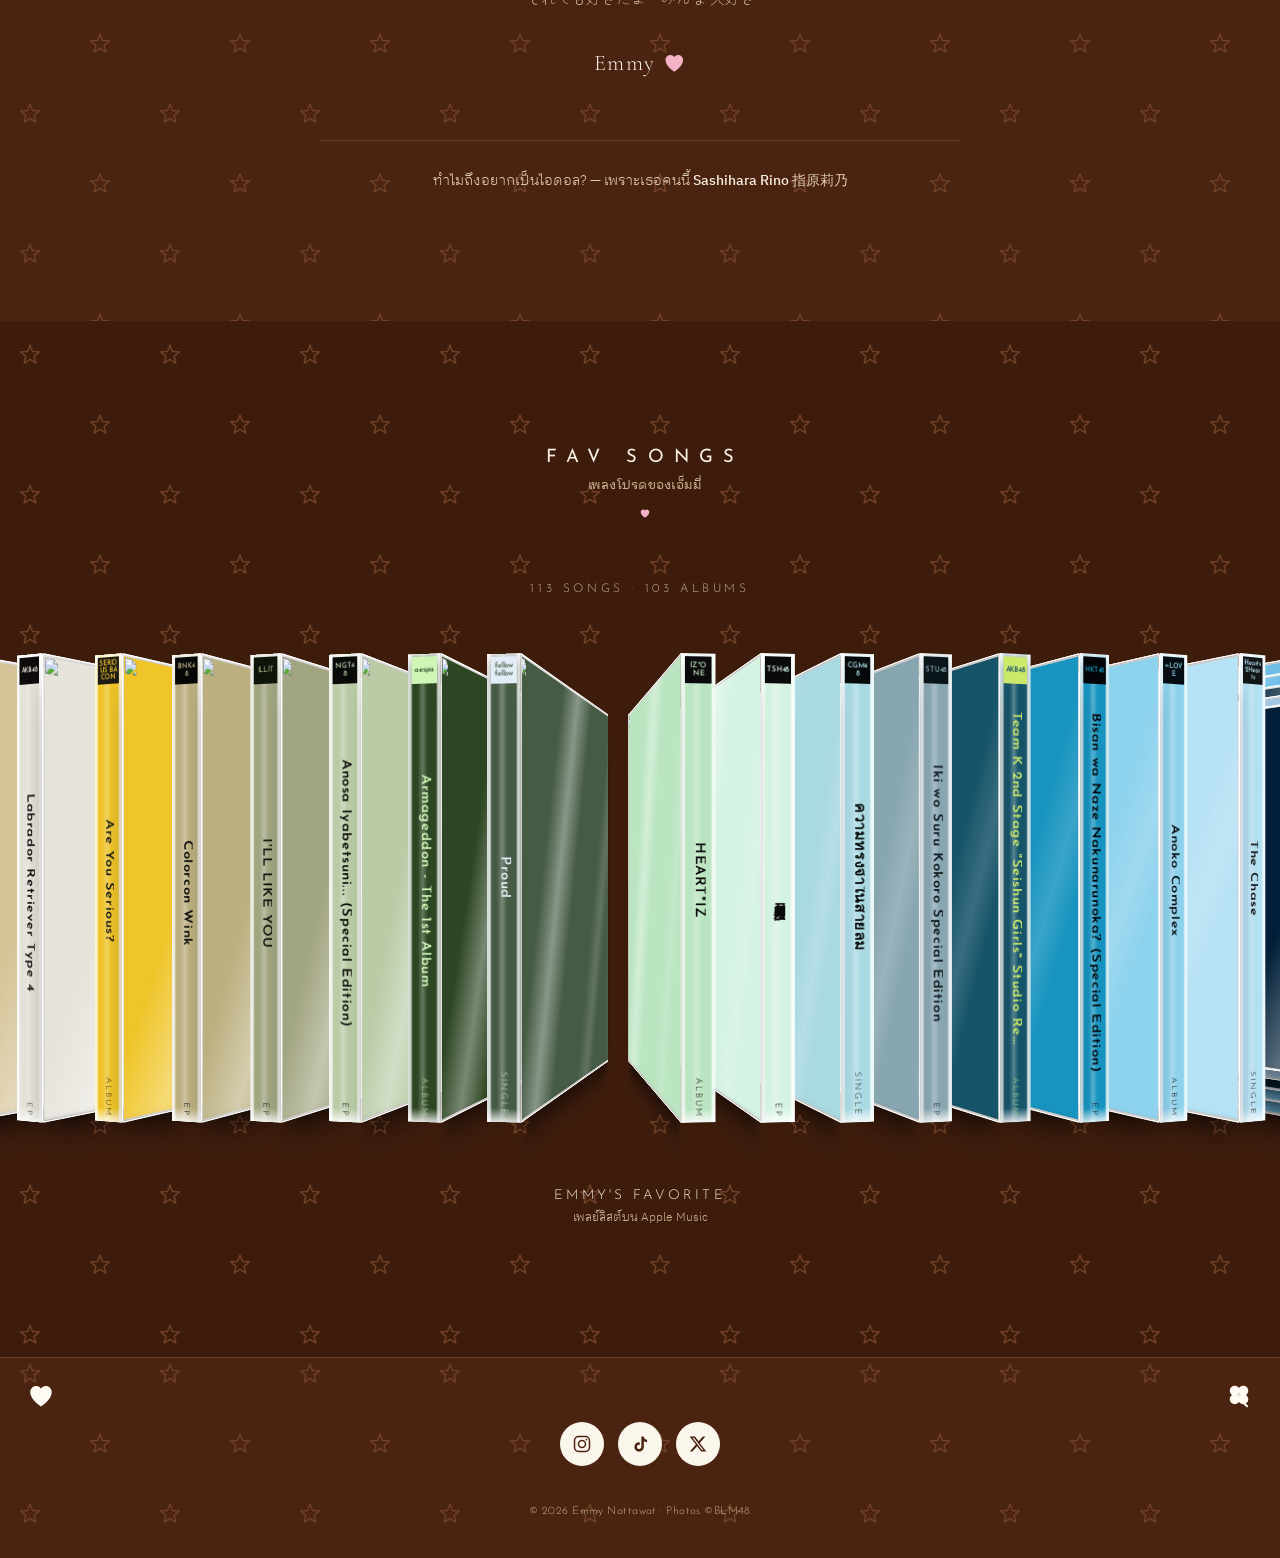
==== commit dd762f0b: "Fav Songs: remove the hint line under the CD shelf Co-Authored-By: Claude Opus 5.5 <noreply@anthropi" ====
--- a/index.html
+++ b/index.html
@@ -73,7 +73,6 @@
     <h2 class="sec-tit">FAV SONGS<small>เพลงโปรดของเอ็มมี่</small></h2>
     <p class="fav-count" id="fav-count"></p>
     <div class="fav-shelf" id="fav-list" role="list" aria-label="อัลบั้มเพลงโปรด"></div>
-    <p class="fav-hint">เลื่อนซ้าย–ขวา · กดค้างเพื่อดึง CD ออกมา · แตะเพื่อเปิดกล่อง</p>
     <p class="fav-from"><a id="fav-playlist" target="_blank" rel="noopener">EMMY'S FAVORITE<small>เพลย์ลิสต์บน Apple Music</small></a></p>
   </section>
 
--- a/style.css
+++ b/style.css
@@ -665,7 +665,6 @@
 /* ===== RESPONSIVE ===== */
 /* ===== FAV SONGS (CD cases standing in a row) ===== */
 .fav-count { text-align: center; font-family: var(--en); font-size: .75rem; letter-spacing: .3em; color: var(--ink-3); margin: -4px auto 18px; }
-.fav-hint { text-align: center; font-size: .8rem; color: var(--ink-3); margin-top: 6px; }
 .fav-from { text-align: center; margin-top: 18px; }
 .fav-from a { display: inline-flex; flex-direction: column; font-family: var(--en); font-size: .85rem; letter-spacing: .24em; transition: color .2s; }
 .fav-from small { font-family: var(--th); font-size: .72rem; letter-spacing: 0; color: var(--ink-3); }
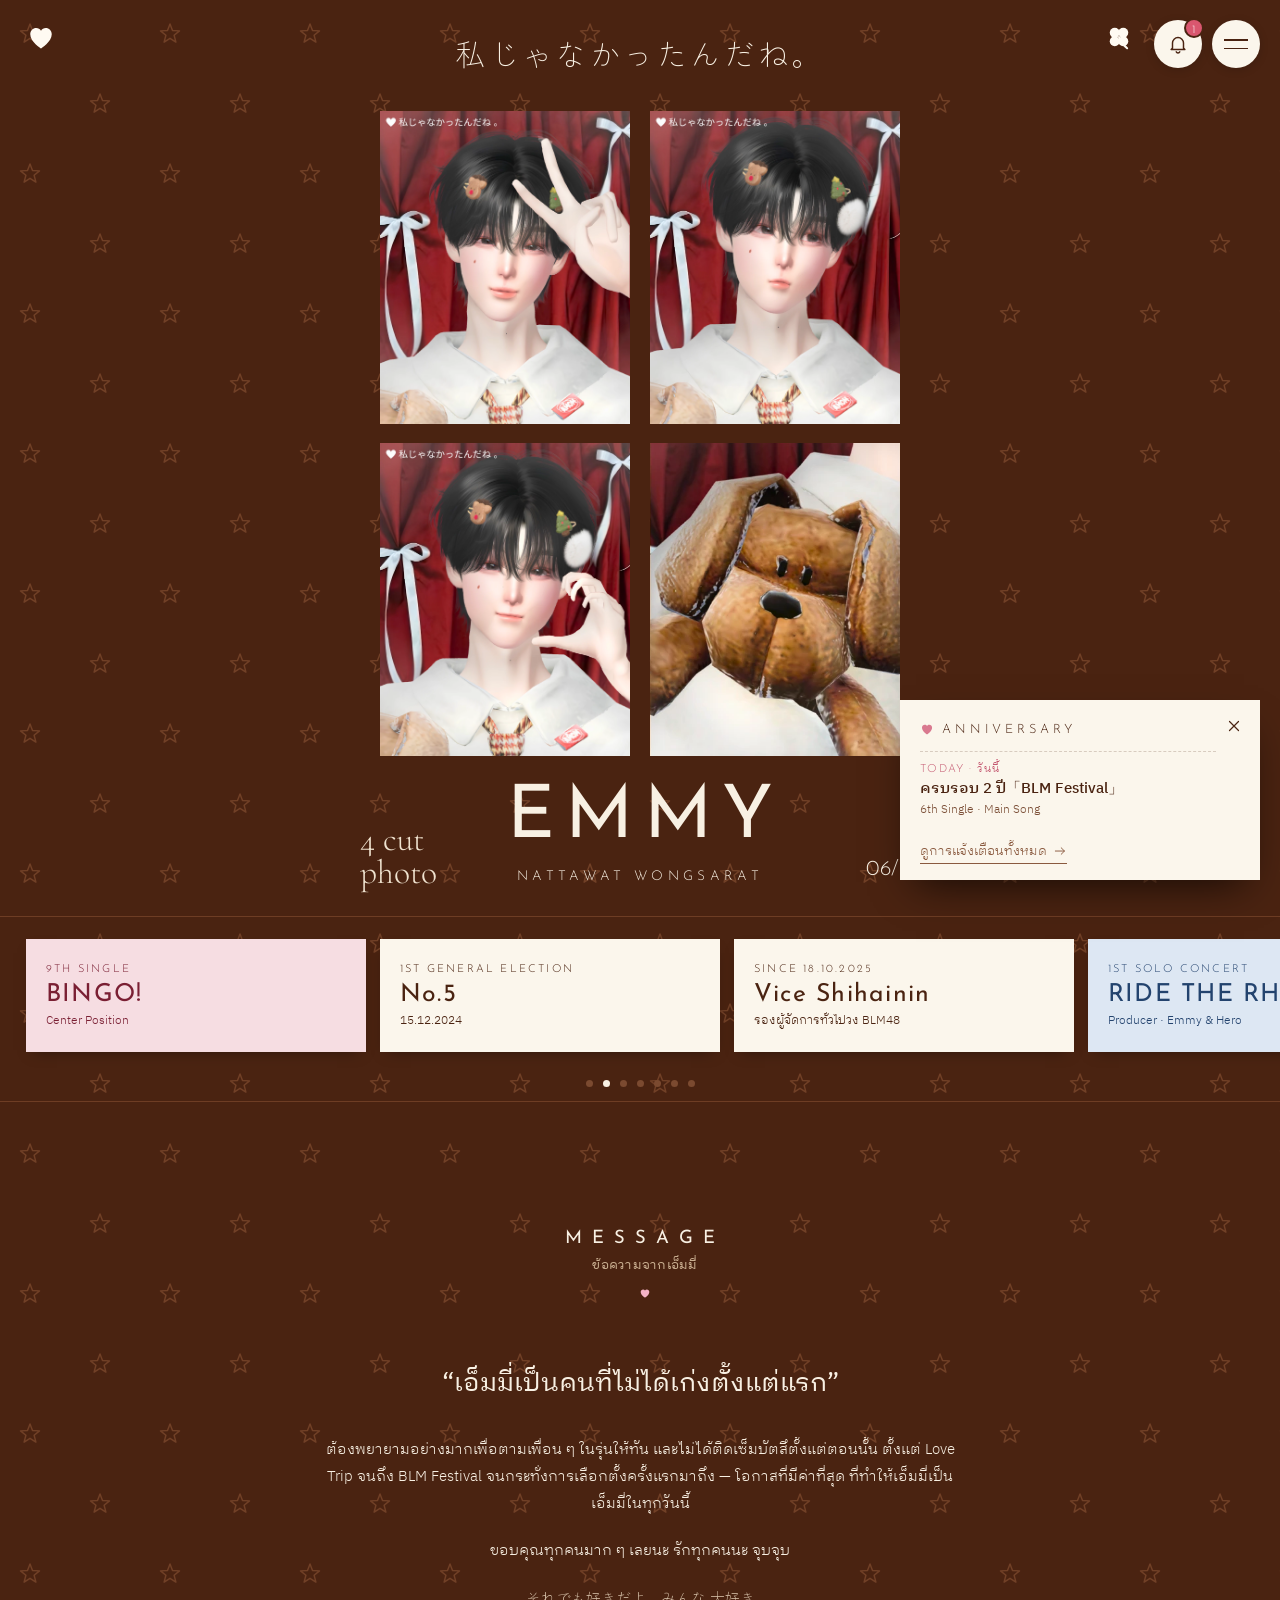
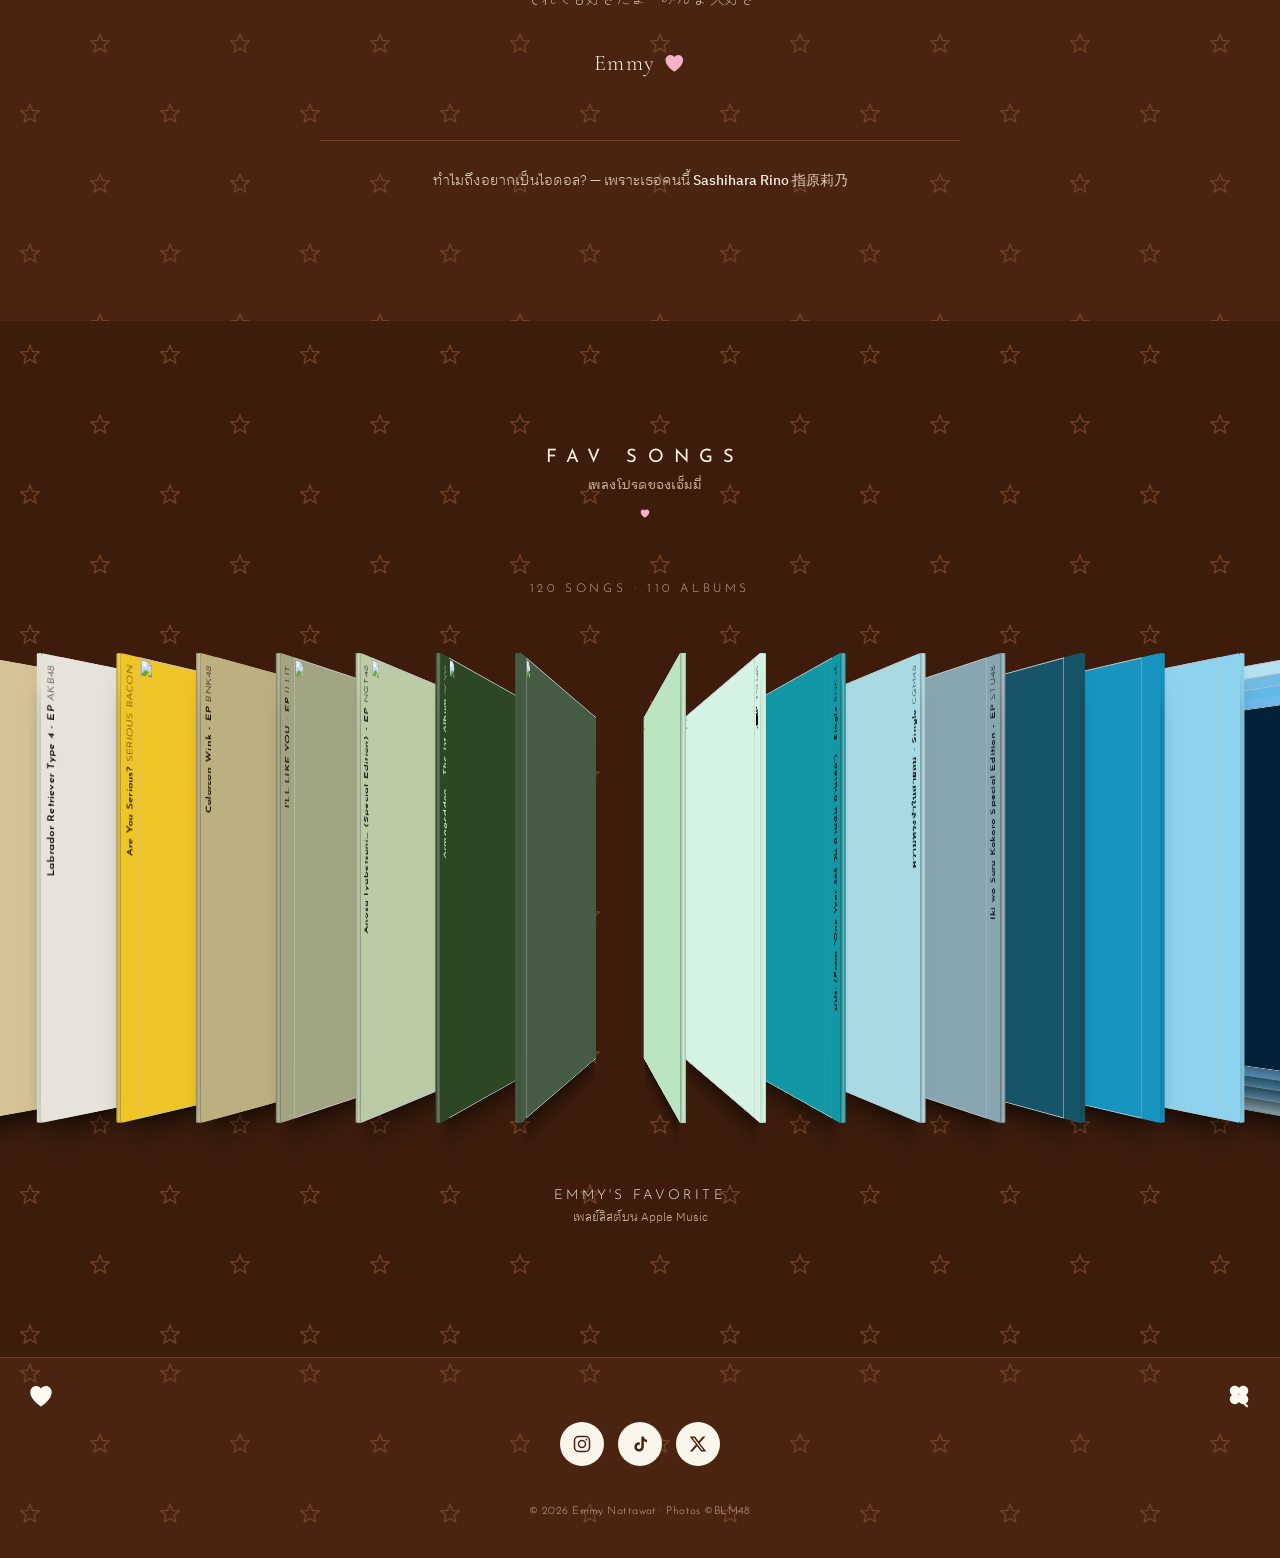
==== commit 42c879f6: "Fav Songs: play songs in the Apple Music embedded player The album sheet embeds embed.music.apple.co" ====
--- a/index.html
+++ b/index.html
@@ -85,11 +85,15 @@
         <p class="fd-artist"></p>
         <p class="fd-meta"></p>
         <div class="fd-actions">
-          <button class="fd-btn fd-play" type="button">PLAY<small>ฟังตัวอย่าง</small></button>
-          <a class="fd-btn fd-open" target="_blank" rel="noopener">APPLE MUSIC<small>ฟังเต็มเพลง</small></a>
+          <button class="fd-btn fd-play" type="button">PLAY<small>เปิดในตัวเล่น</small></button>
+          <a class="fd-btn fd-open" target="_blank" rel="noopener">APPLE MUSIC<small>เปิดในแอป</small></a>
         </div>
       </div>
       <div class="fd-body">
+        <div class="fd-player" hidden>
+          <iframe title="ตัวเล่น Apple Music" height="175" loading="lazy" allow="autoplay *; encrypted-media *; fullscreen *; clipboard-write" sandbox="allow-forms allow-popups allow-same-origin allow-scripts allow-storage-access-by-user-activation allow-top-navigation-by-user-activation"></iframe>
+          <p class="fd-player-note">ฟังเต็มเพลงได้เมื่อกด Sign In เข้า Apple Music ในตัวเล่น · ถ้ายังไม่ได้สมัครจะได้ฟังตัวอย่าง 30 วินาที</p>
+        </div>
         <ol class="fd-tracks"></ol>
         <p class="fd-total"></p>
       </div>
--- a/style.css
+++ b/style.css
@@ -329,7 +329,7 @@
 
 /* ===== PHOTO (booth cells) ===== */
 .photos { display: grid; grid-template-columns: repeat(4, 1fr); gap: 34px 22px; }
-.photo { text-align: left; display: block; }
+.photo { text-align: left; display: block; align-self: start; }
 .photo[hidden] { display: none; }
 .photo-img { overflow: hidden; background: #2c140a; }
 .photo-img img { width: 100%; aspect-ratio: 4 / 5; object-fit: cover; object-position: center 20%; transition: transform .6s ease; }
@@ -547,7 +547,6 @@
 .pb-shoot:hover { background: var(--accent); border-color: var(--accent); }
 .pb-ghost { border-color: var(--line); color: var(--ink-2); }
 .pb-actions { display: flex; flex-wrap: wrap; justify-content: center; gap: 12px; margin-top: 28px; }
-.pb-note { text-align: center; font-size: .8rem; color: var(--ink-3); margin-top: 48px; }
 
 /* the booth: cream cabin, START card, red curtain with a white ribbon */
 .pb-booth { width: min(400px, 100%); margin: 0 auto; background: var(--paper); padding: 0 16px 18px; box-shadow: 0 24px 40px -22px #000000c0; }
@@ -671,52 +670,37 @@
 .fav-from a:hover { color: var(--accent); }
 #favsongs > .fav-shelf { max-width: none; width: 100vw; margin-left: calc(50% - 50vw); }
 .fav-shelf {
-  --h: clamp(230px, 64vw, 470px);   /* CD height (the case is square) */
+  --h: clamp(230px, 64vw, 470px);   /* CD height (cover is square, plus the spine strip) */
   --step: calc(var(--h) * .17);     /* distance between CDs on the shelf */
-  --spine: calc(var(--h) * .075);   /* case thickness */
   position: relative; display: flex; overflow-x: auto; overscroll-behavior-x: contain; scroll-snap-type: x mandatory; scrollbar-width: none;
   padding: 34px calc(50% - var(--step) / 2) 40px;
 }
 .fav-shelf::-webkit-scrollbar { display: none; }
 .cd-slot { position: relative; flex: none; width: var(--step); height: var(--h); scroll-snap-align: center; }
 /* each CD stands on its outer edge and turns its inner edge away, towards the middle of the shelf */
-/* clear plastic jewel case: the booklet sits under the plastic, a glossy frame and a light streak on top */
 .cd {
-  position: absolute; top: 0; left: 0; width: var(--h); height: 100%; padding: 2.4%;
-  background: linear-gradient(135deg, #ffffffd9, #ffffff8c 40%, #ffffffbf); border-radius: 3px;
+  position: absolute; top: 0; left: 0; width: calc(var(--h) + 26px); height: 100%;
+  display: flex; flex-direction: row-reverse; background: var(--bg, var(--paper)); border-radius: 2px;
   transform-origin: 0 50%; transform: var(--tf, none); transform-style: preserve-3d;
-  box-shadow: 0 calc(22px + var(--lift, 0) * 26px) calc(34px + var(--lift, 0) * 30px) -16px #000000b3, inset 0 0 0 1px #ffffffe6;
+  box-shadow: 0 calc(22px + var(--lift, 0) * 26px) calc(34px + var(--lift, 0) * 30px) -16px #000000b3;
   -webkit-tap-highlight-color: transparent; -webkit-touch-callout: none; user-select: none;
 }
-.cd::after {
-  content: ""; position: absolute; inset: 0; border-radius: 3px; pointer-events: none;
-  background: linear-gradient(115deg, #ffffff00 28%, #ffffff5c 40%, #ffffff00 52%, #ffffff00 70%, #ffffff26 78%, #ffffff00 84%);
-  box-shadow: inset 0 0 0 1px #ffffff, inset 0 0 0 3px #ffffff40, inset 0 -6px 10px -8px #0000004d;
-}
-.cd-slot.is-right .cd { left: auto; right: 0; transform-origin: 100% 50%; }
-.cd-cover { width: 100%; height: 100%; object-fit: cover; border-radius: 1px; background: var(--bg, var(--brown-card)); pointer-events: none; -webkit-user-drag: none; }
-/* the spine: the case's side on the outer edge, turned towards you — the coloured insert seen through clear plastic */
+.cd-slot.is-right .cd { left: auto; right: 0; flex-direction: row; transform-origin: 100% 50%; }
+/* case thickness: the side edge you see as a CD turns */
+.cd::before, .cd::after {
+  content: ""; position: absolute; top: 0; bottom: 0; width: 6px; background: linear-gradient(90deg, #0000002e, #ffffff59 40%, #00000038), var(--bg, #e9dfcf);
+}
+.cd::before { left: 0; transform-origin: 0 50%; transform: rotateY(90deg); }
+.cd::after { right: 0; transform-origin: 100% 50%; transform: rotateY(-90deg); }
+.cd-cover { flex: none; width: var(--h); height: 100%; object-fit: cover; background: var(--bg, var(--brown-card)); pointer-events: none; -webkit-user-drag: none; }
 .cd-spine {
-  position: absolute; top: 0; right: 100%; width: var(--spine); height: 100%; transform-origin: 100% 50%; transform: rotateY(-90deg);
-  display: flex; flex-direction: column; align-items: center; gap: 6%; overflow: hidden; padding: 3px 0;
-  background:
-    linear-gradient(90deg, #ffffffcc 0 9%, #ffffff00 14% 86%, #ffffffcc 91%),
-    linear-gradient(#ffffffd9, #ffffff00 3% 97%, #ffffffd9),
-    linear-gradient(90deg, #ffffff00 30%, #ffffff47 45%, #ffffff00 60%),
-    var(--bg, var(--paper));
-  color: var(--fg, var(--brown)); font-family: var(--en); line-height: 1;
-}
-.cd-slot.is-right .cd-spine { right: auto; left: 100%; transform-origin: 0 50%; transform: rotateY(90deg); }
-.cd-spine i {
-  flex: none; width: 78%; aspect-ratio: 1; display: grid; place-items: center; overflow: hidden;
-  background: var(--fg, var(--brown)); color: var(--bg, var(--paper));
-  font-style: normal; font-weight: 600; font-size: calc(var(--spine) * .22); letter-spacing: -.02em; text-align: center; word-break: break-all; line-height: .95; padding: 2px;
-}
-.cd-spine b {
-  flex: 1; min-height: 0; overflow: hidden; writing-mode: vertical-rl; white-space: nowrap; text-overflow: ellipsis;
-  font-weight: 600; font-size: calc(var(--spine) * .42); letter-spacing: .04em;
-}
-.cd-spine small { flex: none; writing-mode: vertical-rl; margin-bottom: 8%; font-size: calc(var(--spine) * .26); letter-spacing: .18em; color: var(--fg2, var(--brown)); }
+  flex: none; width: 26px; padding: 10px 0; overflow: hidden; color: var(--fg, var(--brown));
+  writing-mode: vertical-rl; transform: rotate(180deg); white-space: nowrap; text-overflow: ellipsis;
+  font-family: var(--en); font-size: .72rem; line-height: 26px; letter-spacing: .02em; text-align: center;
+}
+.cd-spine b { font-weight: 600; }
+.cd-spine { color: var(--fg2, var(--brown)); }
+.cd-spine b { color: var(--fg, var(--brown)); }
 
 /* the disc: the cover printed edge to edge, clear hub, black stacking ring, light streaks
    (same disc in the opening animation and in the album sheet; the cover comes from --img) */
@@ -767,6 +751,9 @@
 }
 .fd-btn small { font-family: var(--th); font-weight: 400; font-size: .68rem; letter-spacing: 0; }
 .fd-btn:hover { background: var(--fg, var(--brown)); color: var(--bg, var(--paper)); }
+.fd-player { margin-bottom: 14px; }
+.fd-player iframe { display: block; width: 100%; height: 175px; border: 0; border-radius: 10px; overflow: hidden; background: color-mix(in srgb, currentColor 8%, transparent); }
+.fd-player-note { margin-top: 6px; font-size: .72rem; line-height: 1.5; color: var(--fg2, #9a7a66); }
 .fd-tracks { list-style: none; }
 .fd-track { border-bottom: 1px solid color-mix(in srgb, currentColor 22%, transparent); }
 .fd-track button { width: 100%; display: grid; grid-template-columns: 2.2em 1fr auto; gap: 10px; align-items: baseline; padding: 13px 4px; text-align: left; color: inherit; }
@@ -780,31 +767,28 @@
 .fd-note { padding: 14px 4px; color: var(--fg2, #9a7a66); }
 .fd-total { text-align: center; font-family: var(--en); font-size: .78rem; letter-spacing: .06em; color: var(--fg2, #9a7a66); margin-top: 18px; }
 
-/* opening: the plastic case opens like a book → disc */
+/* opening: the paper case opens like a book → disc */
 .cd-fly { position: fixed; inset: 0; z-index: 310; display: grid; place-items: center; perspective: 1600px; cursor: pointer; }
 .cd-fly[hidden] { display: none; }
 .cf-stage { position: relative; width: var(--size); height: var(--size); transform-style: preserve-3d; }
 .cf-jewel { position: absolute; inset: 0; transform-style: preserve-3d; }
-.cf-tray { /* back of the jewel case: tinted tray, spine strip on the left, disc in the middle */
-  position: absolute; inset: 0; border-radius: 3px;
-  background: linear-gradient(90deg, var(--bg) 0 7%, #ffffff40 7% 7.6%, #0000 7.6%), radial-gradient(circle at 54% 50%, #0000 0 44%, #00000012 44.5% 45.5%, #0000 46%), color-mix(in srgb, var(--bg) 55%, #fff);
-  box-shadow: 0 30px 60px -20px #000000cc, inset 0 0 0 1px #ffffff80;
+.cf-tray { /* inside of the case: the album colour, a soft fold at the hinge, the disc in the middle */
+  position: absolute; inset: 0; border-radius: 2px;
+  background: linear-gradient(90deg, #00000026, #0000 6%), var(--bg);
+  box-shadow: 0 30px 60px -20px #000000cc;
 }
 .cf-disc { --d: calc(var(--size) * .86); width: var(--d); height: var(--d); left: calc(54% - var(--d) / 2); top: calc(50% - var(--d) / 2); }
 .cf-lid { position: absolute; inset: 0; transform-origin: 0 50%; transform-style: preserve-3d; }
-.cf-lid::before, .cf-lid::after { content: ""; position: absolute; inset: 0; border-radius: 3px; backface-visibility: hidden; -webkit-backface-visibility: hidden; }
-.cf-lid::before { /* front: booklet under clear plastic, coloured spine strip on the hinge */
-  background:
-    linear-gradient(115deg, #ffffff00 30%, #ffffff47 42%, #ffffff00 52%),
-    linear-gradient(90deg, var(--bg) 0 7%, #ffffff59 7% 7.6%, #0000 7.6%),
-    var(--img) 62% 50% / 88% auto no-repeat, #fffffff2;
-  box-shadow: inset 0 0 0 1px #ffffffb3, inset 0 0 0 4px #ffffff40;
+.cf-lid::before, .cf-lid::after { content: ""; position: absolute; inset: 0; border-radius: 2px; backface-visibility: hidden; -webkit-backface-visibility: hidden; }
+.cf-lid::before { /* front: the cover, edge to edge */
+  background: var(--img) center / cover no-repeat, var(--bg);
+  box-shadow: inset 0 0 0 1px #ffffff26;
 }
 .cf-lid::after { /* inside: back page of the booklet with the album title, like the sky page in the photo */
   content: attr(data-title); transform: rotateY(180deg); display: flex; align-items: center; justify-content: center; padding: 14% 18%;
   writing-mode: vertical-rl; font-family: var(--jp); font-size: calc(var(--size) * .045); letter-spacing: .2em; line-height: 2; text-align: center; overflow: hidden;
   background: linear-gradient(170deg, #ffffff 0%, color-mix(in srgb, var(--bg) 35%, #fff) 100%); color: color-mix(in srgb, var(--fg) 70%, #fff);
-  box-shadow: inset 0 0 0 1px #ffffffb3, inset -10px 0 14px -10px #00000040;
+  box-shadow: inset -10px 0 14px -10px #00000040;
 }
 
 @media (max-width: 700px) {
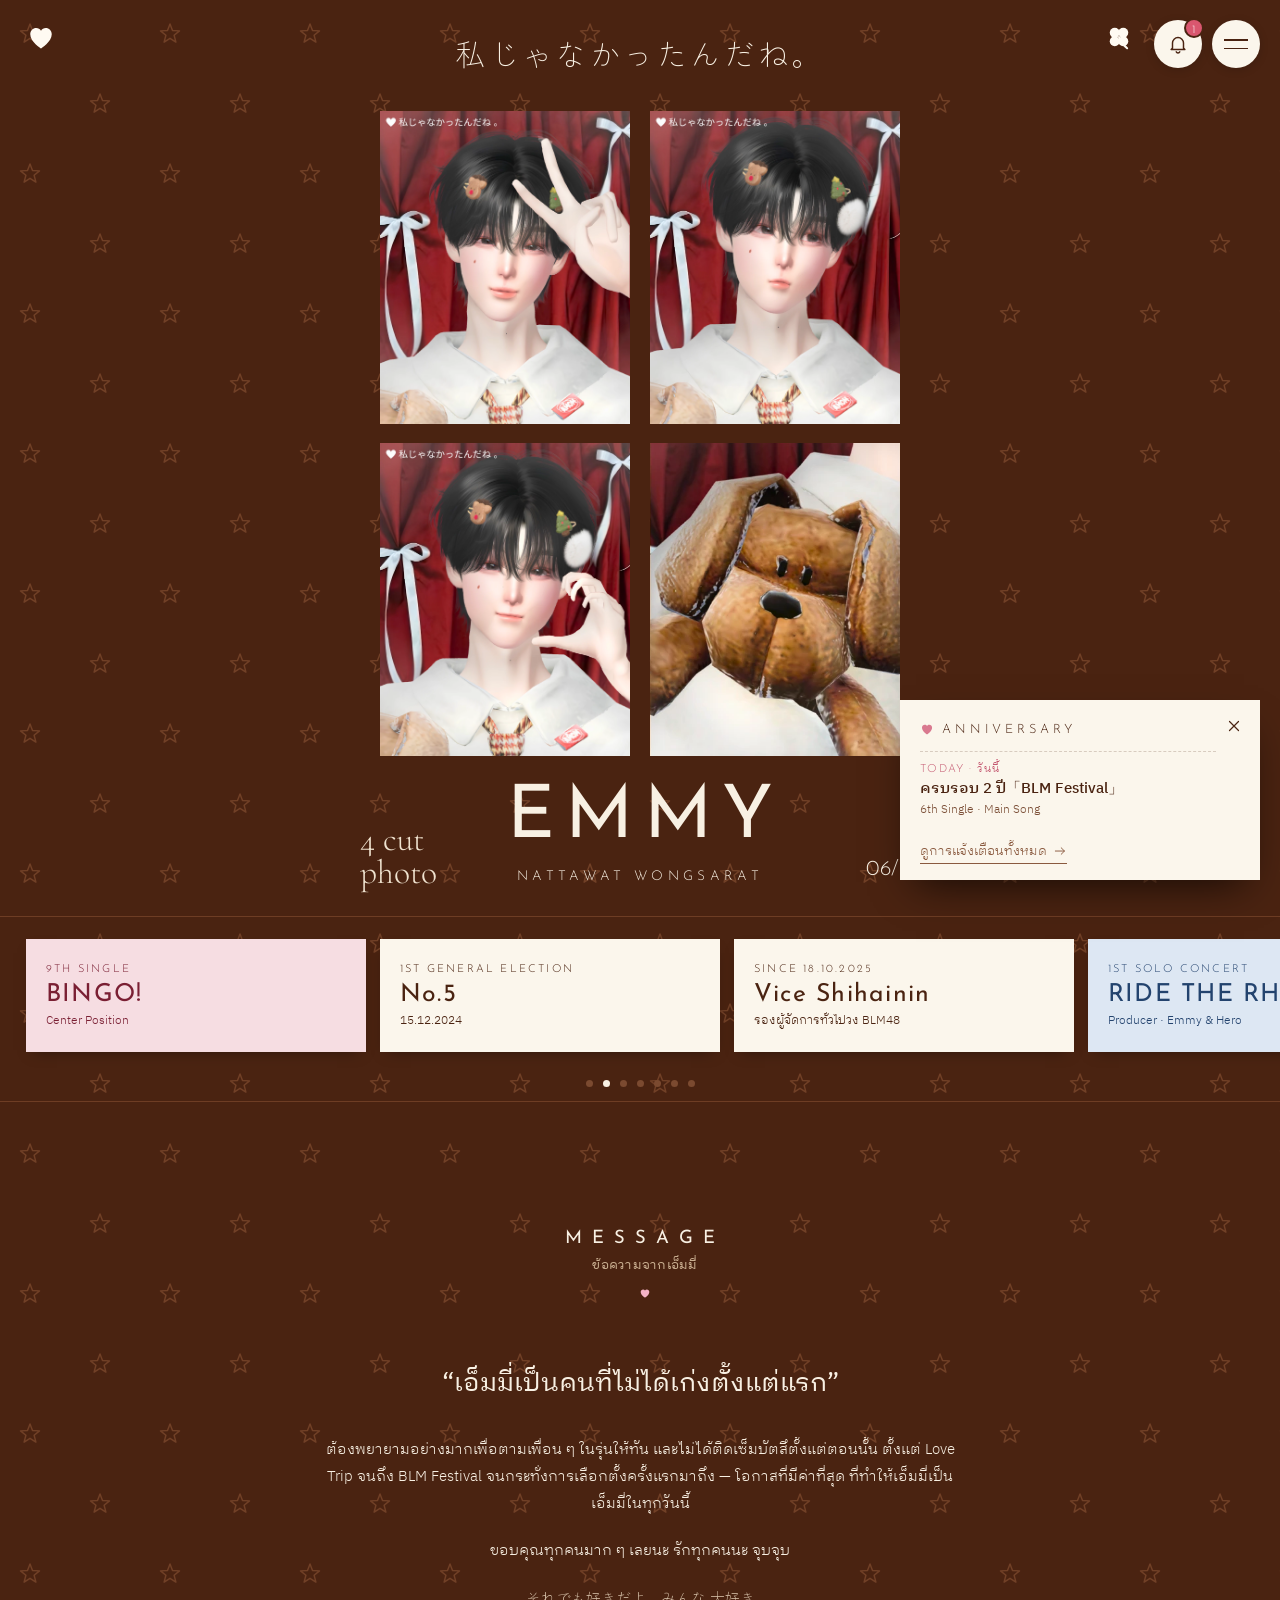
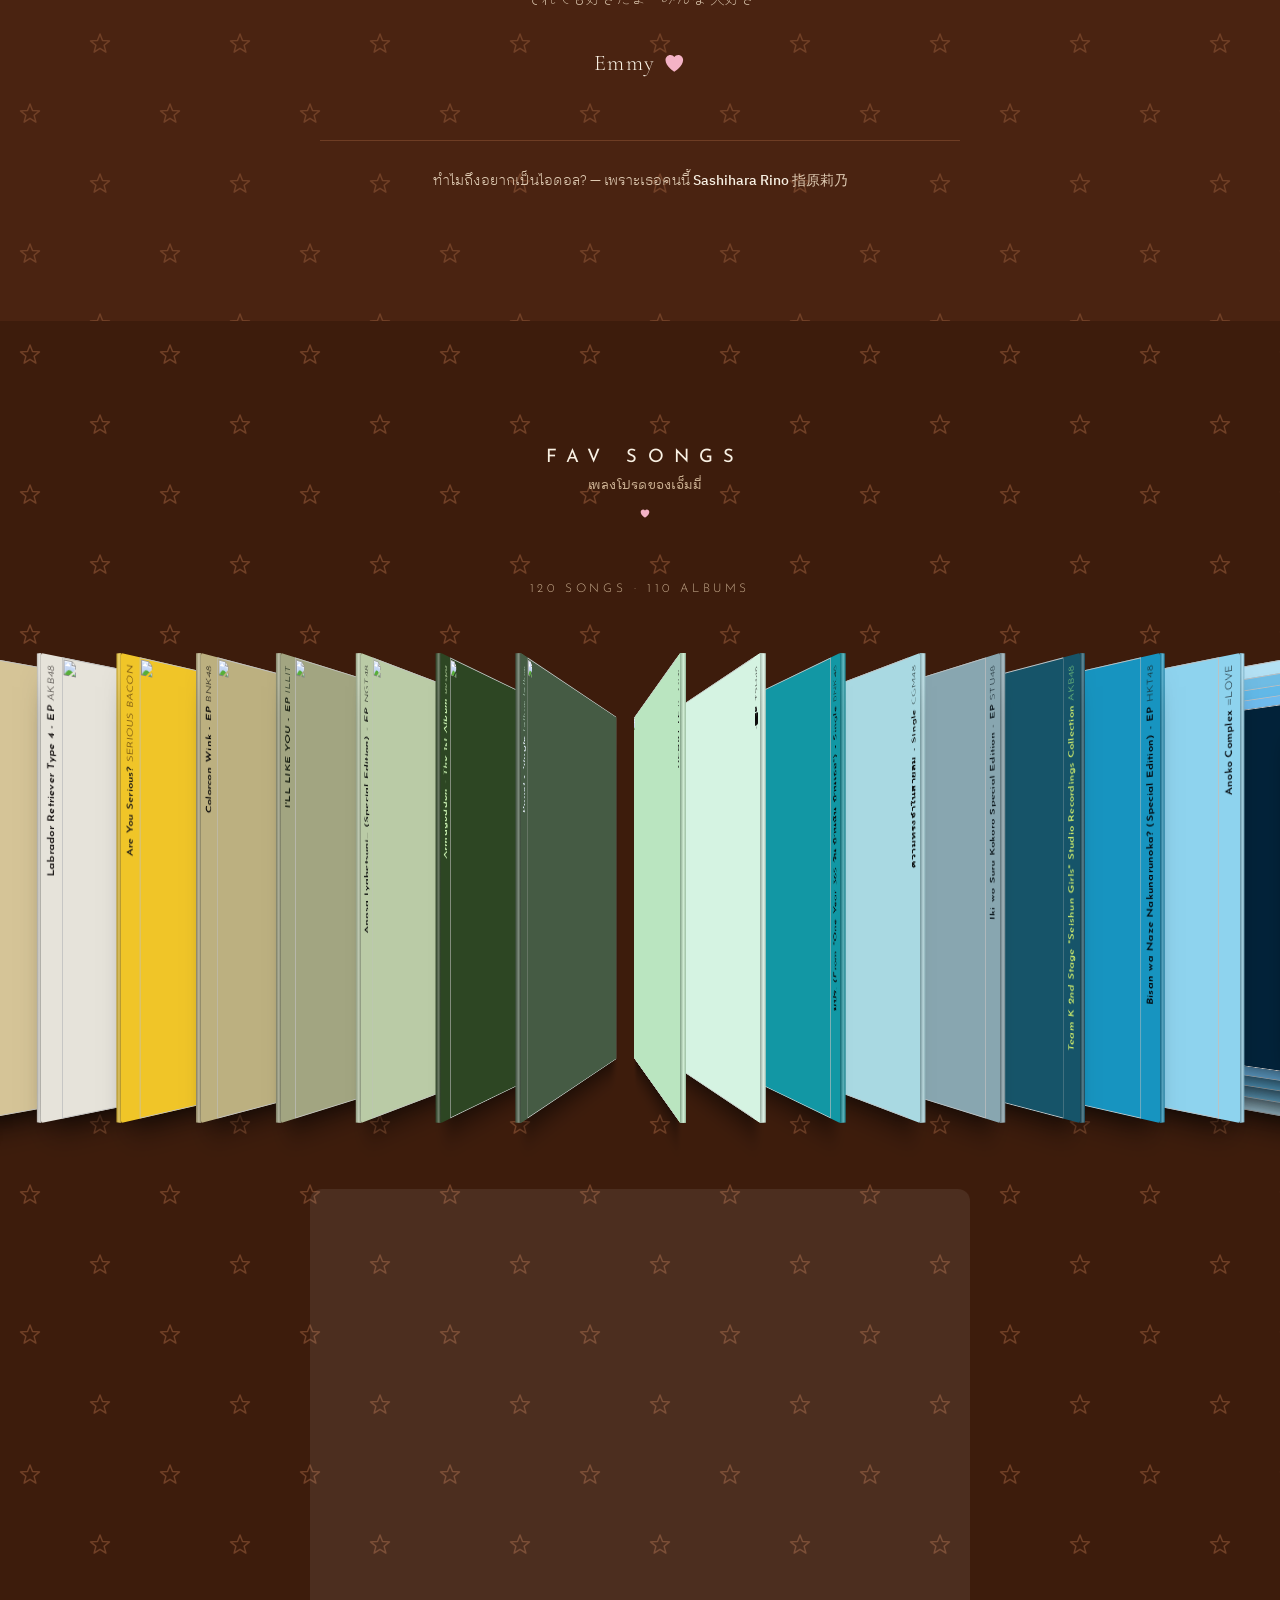
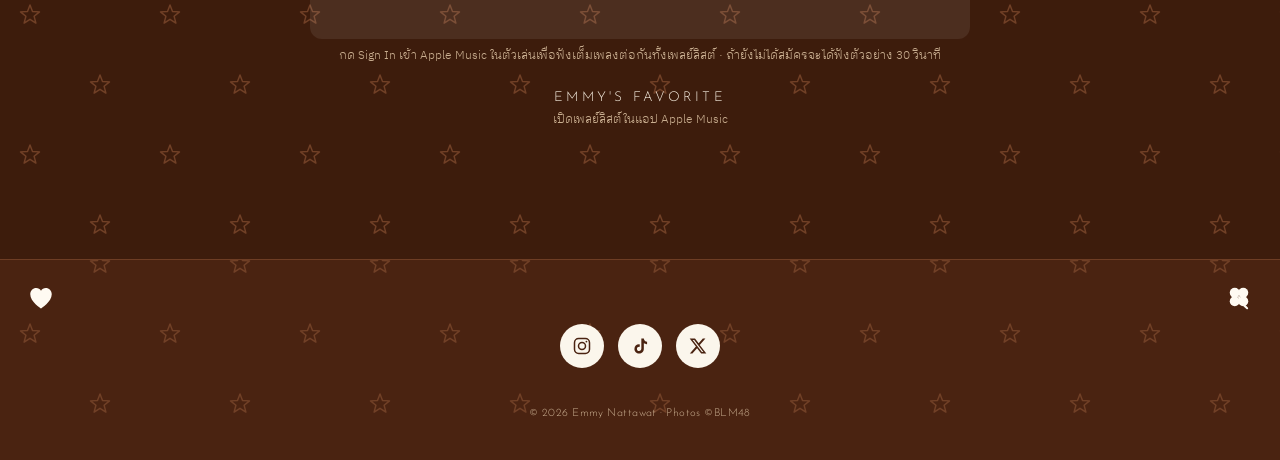
==== commit f0803887: "Fav Songs: playlist-only tracklists and a whole-playlist player - album sheet lists only the songs f" ====
--- a/index.html
+++ b/index.html
@@ -73,7 +73,11 @@
     <h2 class="sec-tit">FAV SONGS<small>เพลงโปรดของเอ็มมี่</small></h2>
     <p class="fav-count" id="fav-count"></p>
     <div class="fav-shelf" id="fav-list" role="list" aria-label="อัลบั้มเพลงโปรด"></div>
-    <p class="fav-from"><a id="fav-playlist" target="_blank" rel="noopener">EMMY'S FAVORITE<small>เพลย์ลิสต์บน Apple Music</small></a></p>
+    <div class="fav-play">
+      <iframe id="fav-playlist-player" title="เพลย์ลิสต์ Emmy's Favorite บน Apple Music" height="450" loading="lazy" allow="autoplay *; encrypted-media *; fullscreen *; clipboard-write" sandbox="allow-forms allow-popups allow-same-origin allow-scripts allow-storage-access-by-user-activation allow-top-navigation-by-user-activation"></iframe>
+      <p class="fav-play-note">กด Sign In เข้า Apple Music ในตัวเล่นเพื่อฟังเต็มเพลงต่อกันทั้งเพลย์ลิสต์ · ถ้ายังไม่ได้สมัครจะได้ฟังตัวอย่าง 30 วินาที</p>
+    </div>
+    <p class="fav-from"><a id="fav-playlist" target="_blank" rel="noopener">EMMY'S FAVORITE<small>เปิดเพลย์ลิสต์ในแอป Apple Music</small></a></p>
   </section>
 
   <div class="fav-detail" id="fav-detail" hidden role="dialog" aria-modal="true" aria-labelledby="fd-title">
@@ -85,7 +89,7 @@
         <p class="fd-artist"></p>
         <p class="fd-meta"></p>
         <div class="fd-actions">
-          <button class="fd-btn fd-play" type="button">PLAY<small>เปิดในตัวเล่น</small></button>
+          <button class="fd-btn fd-play" type="button">PLAYLIST<small>เล่นต่อทั้งเพลย์ลิสต์</small></button>
           <a class="fd-btn fd-open" target="_blank" rel="noopener">APPLE MUSIC<small>เปิดในแอป</small></a>
         </div>
       </div>
--- a/style.css
+++ b/style.css
@@ -664,6 +664,9 @@
 /* ===== RESPONSIVE ===== */
 /* ===== FAV SONGS (CD cases standing in a row) ===== */
 .fav-count { text-align: center; font-family: var(--en); font-size: .75rem; letter-spacing: .3em; color: var(--ink-3); margin: -4px auto 18px; }
+.fav-play { max-width: 660px !important; margin: 26px auto 0; }
+.fav-play iframe { display: block; width: 100%; height: 450px; border: 0; border-radius: 12px; overflow: hidden; background: #ffffff14; }
+.fav-play-note { margin-top: 8px; text-align: center; font-size: .75rem; line-height: 1.5; color: var(--ink-3); }
 .fav-from { text-align: center; margin-top: 18px; }
 .fav-from a { display: inline-flex; flex-direction: column; font-family: var(--en); font-size: .85rem; letter-spacing: .24em; transition: color .2s; }
 .fav-from small { font-family: var(--th); font-size: .72rem; letter-spacing: 0; color: var(--ink-3); }
@@ -761,9 +764,6 @@
 .fd-track button:hover:not(:disabled) .fd-name, .fd-track.is-playing .fd-name { text-decoration: underline; text-underline-offset: 4px; }
 .fd-no, .fd-time { font-family: var(--en); font-size: .82rem; color: var(--fg2, #9a7a66); }
 .fd-name { font-family: var(--jp); font-weight: 500; line-height: 1.5; }
-.fd-heart { display: inline-flex; color: #d9576f; vertical-align: -.1em; }
-.fd-heart .ico { width: .95em; height: .95em; }
-.fd-track.is-fav .fd-name { font-weight: 600; }
 .fd-note { padding: 14px 4px; color: var(--fg2, #9a7a66); }
 .fd-total { text-align: center; font-family: var(--en); font-size: .78rem; letter-spacing: .06em; color: var(--fg2, #9a7a66); margin-top: 18px; }
 
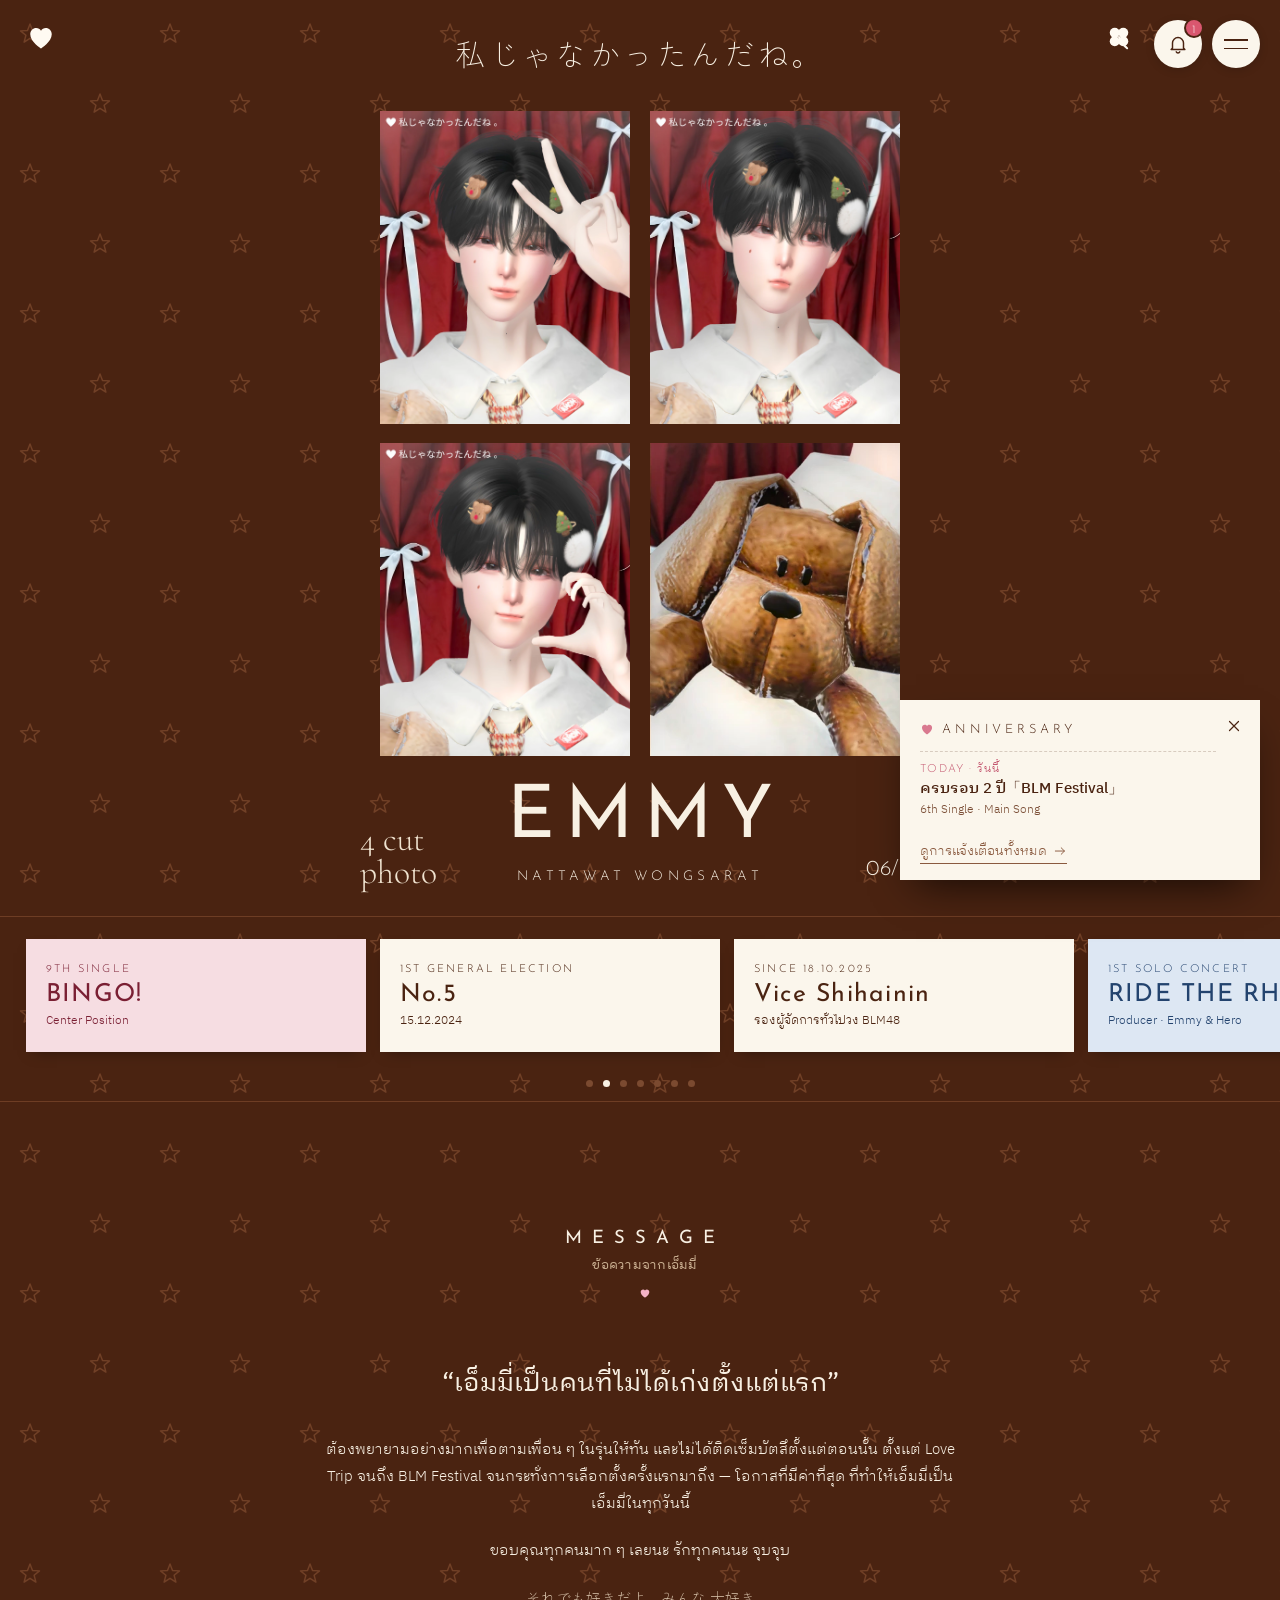
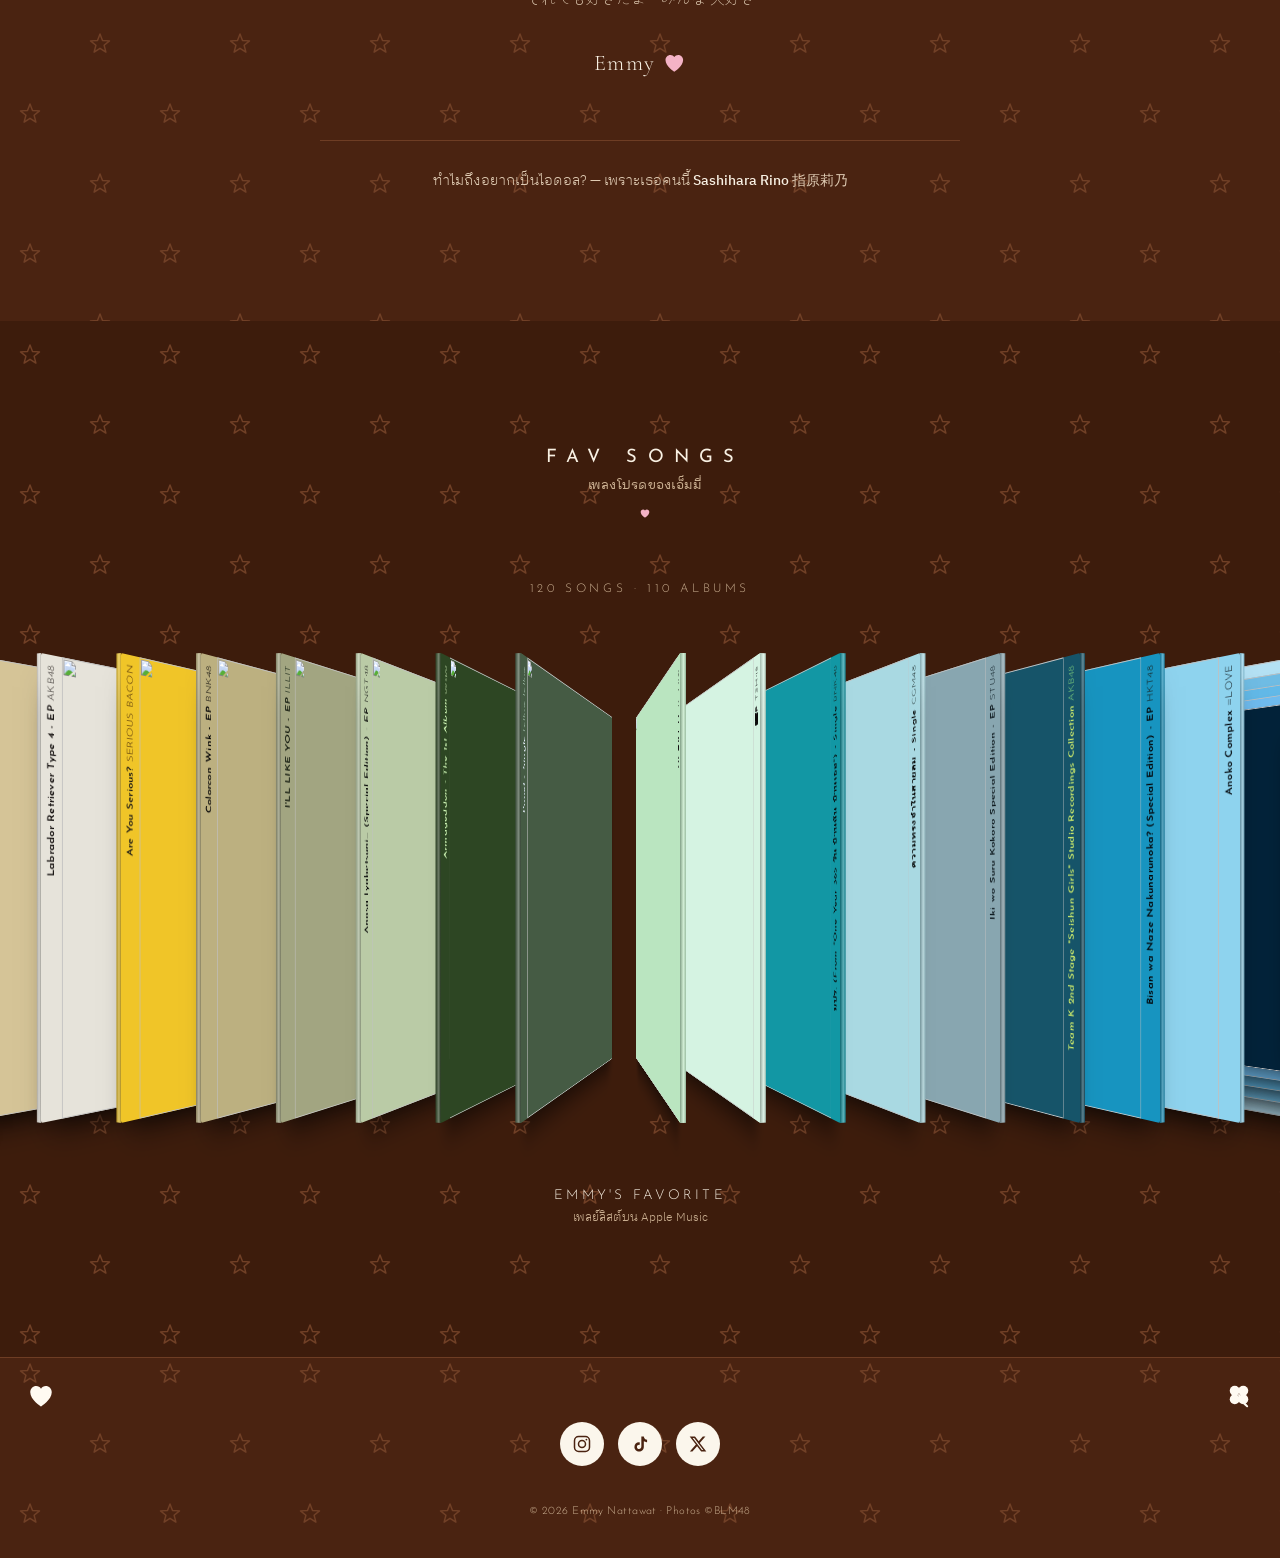
==== commit 3ff35876: "Revert "Fav Songs: playlist-only tracklists and a whole-playlist player" Back to the full album trac" ====
--- a/index.html
+++ b/index.html
@@ -73,11 +73,7 @@
     <h2 class="sec-tit">FAV SONGS<small>เพลงโปรดของเอ็มมี่</small></h2>
     <p class="fav-count" id="fav-count"></p>
     <div class="fav-shelf" id="fav-list" role="list" aria-label="อัลบั้มเพลงโปรด"></div>
-    <div class="fav-play">
-      <iframe id="fav-playlist-player" title="เพลย์ลิสต์ Emmy's Favorite บน Apple Music" height="450" loading="lazy" allow="autoplay *; encrypted-media *; fullscreen *; clipboard-write" sandbox="allow-forms allow-popups allow-same-origin allow-scripts allow-storage-access-by-user-activation allow-top-navigation-by-user-activation"></iframe>
-      <p class="fav-play-note">กด Sign In เข้า Apple Music ในตัวเล่นเพื่อฟังเต็มเพลงต่อกันทั้งเพลย์ลิสต์ · ถ้ายังไม่ได้สมัครจะได้ฟังตัวอย่าง 30 วินาที</p>
-    </div>
-    <p class="fav-from"><a id="fav-playlist" target="_blank" rel="noopener">EMMY'S FAVORITE<small>เปิดเพลย์ลิสต์ในแอป Apple Music</small></a></p>
+    <p class="fav-from"><a id="fav-playlist" target="_blank" rel="noopener">EMMY'S FAVORITE<small>เพลย์ลิสต์บน Apple Music</small></a></p>
   </section>
 
   <div class="fav-detail" id="fav-detail" hidden role="dialog" aria-modal="true" aria-labelledby="fd-title">
@@ -89,7 +85,7 @@
         <p class="fd-artist"></p>
         <p class="fd-meta"></p>
         <div class="fd-actions">
-          <button class="fd-btn fd-play" type="button">PLAYLIST<small>เล่นต่อทั้งเพลย์ลิสต์</small></button>
+          <button class="fd-btn fd-play" type="button">PLAY<small>เปิดในตัวเล่น</small></button>
           <a class="fd-btn fd-open" target="_blank" rel="noopener">APPLE MUSIC<small>เปิดในแอป</small></a>
         </div>
       </div>
--- a/style.css
+++ b/style.css
@@ -664,9 +664,6 @@
 /* ===== RESPONSIVE ===== */
 /* ===== FAV SONGS (CD cases standing in a row) ===== */
 .fav-count { text-align: center; font-family: var(--en); font-size: .75rem; letter-spacing: .3em; color: var(--ink-3); margin: -4px auto 18px; }
-.fav-play { max-width: 660px !important; margin: 26px auto 0; }
-.fav-play iframe { display: block; width: 100%; height: 450px; border: 0; border-radius: 12px; overflow: hidden; background: #ffffff14; }
-.fav-play-note { margin-top: 8px; text-align: center; font-size: .75rem; line-height: 1.5; color: var(--ink-3); }
 .fav-from { text-align: center; margin-top: 18px; }
 .fav-from a { display: inline-flex; flex-direction: column; font-family: var(--en); font-size: .85rem; letter-spacing: .24em; transition: color .2s; }
 .fav-from small { font-family: var(--th); font-size: .72rem; letter-spacing: 0; color: var(--ink-3); }
@@ -764,6 +761,9 @@
 .fd-track button:hover:not(:disabled) .fd-name, .fd-track.is-playing .fd-name { text-decoration: underline; text-underline-offset: 4px; }
 .fd-no, .fd-time { font-family: var(--en); font-size: .82rem; color: var(--fg2, #9a7a66); }
 .fd-name { font-family: var(--jp); font-weight: 500; line-height: 1.5; }
+.fd-heart { display: inline-flex; color: #d9576f; vertical-align: -.1em; }
+.fd-heart .ico { width: .95em; height: .95em; }
+.fd-track.is-fav .fd-name { font-weight: 600; }
 .fd-note { padding: 14px 4px; color: var(--fg2, #9a7a66); }
 .fd-total { text-align: center; font-family: var(--en); font-size: .78rem; letter-spacing: .06em; color: var(--fg2, #9a7a66); margin-top: 18px; }
 
